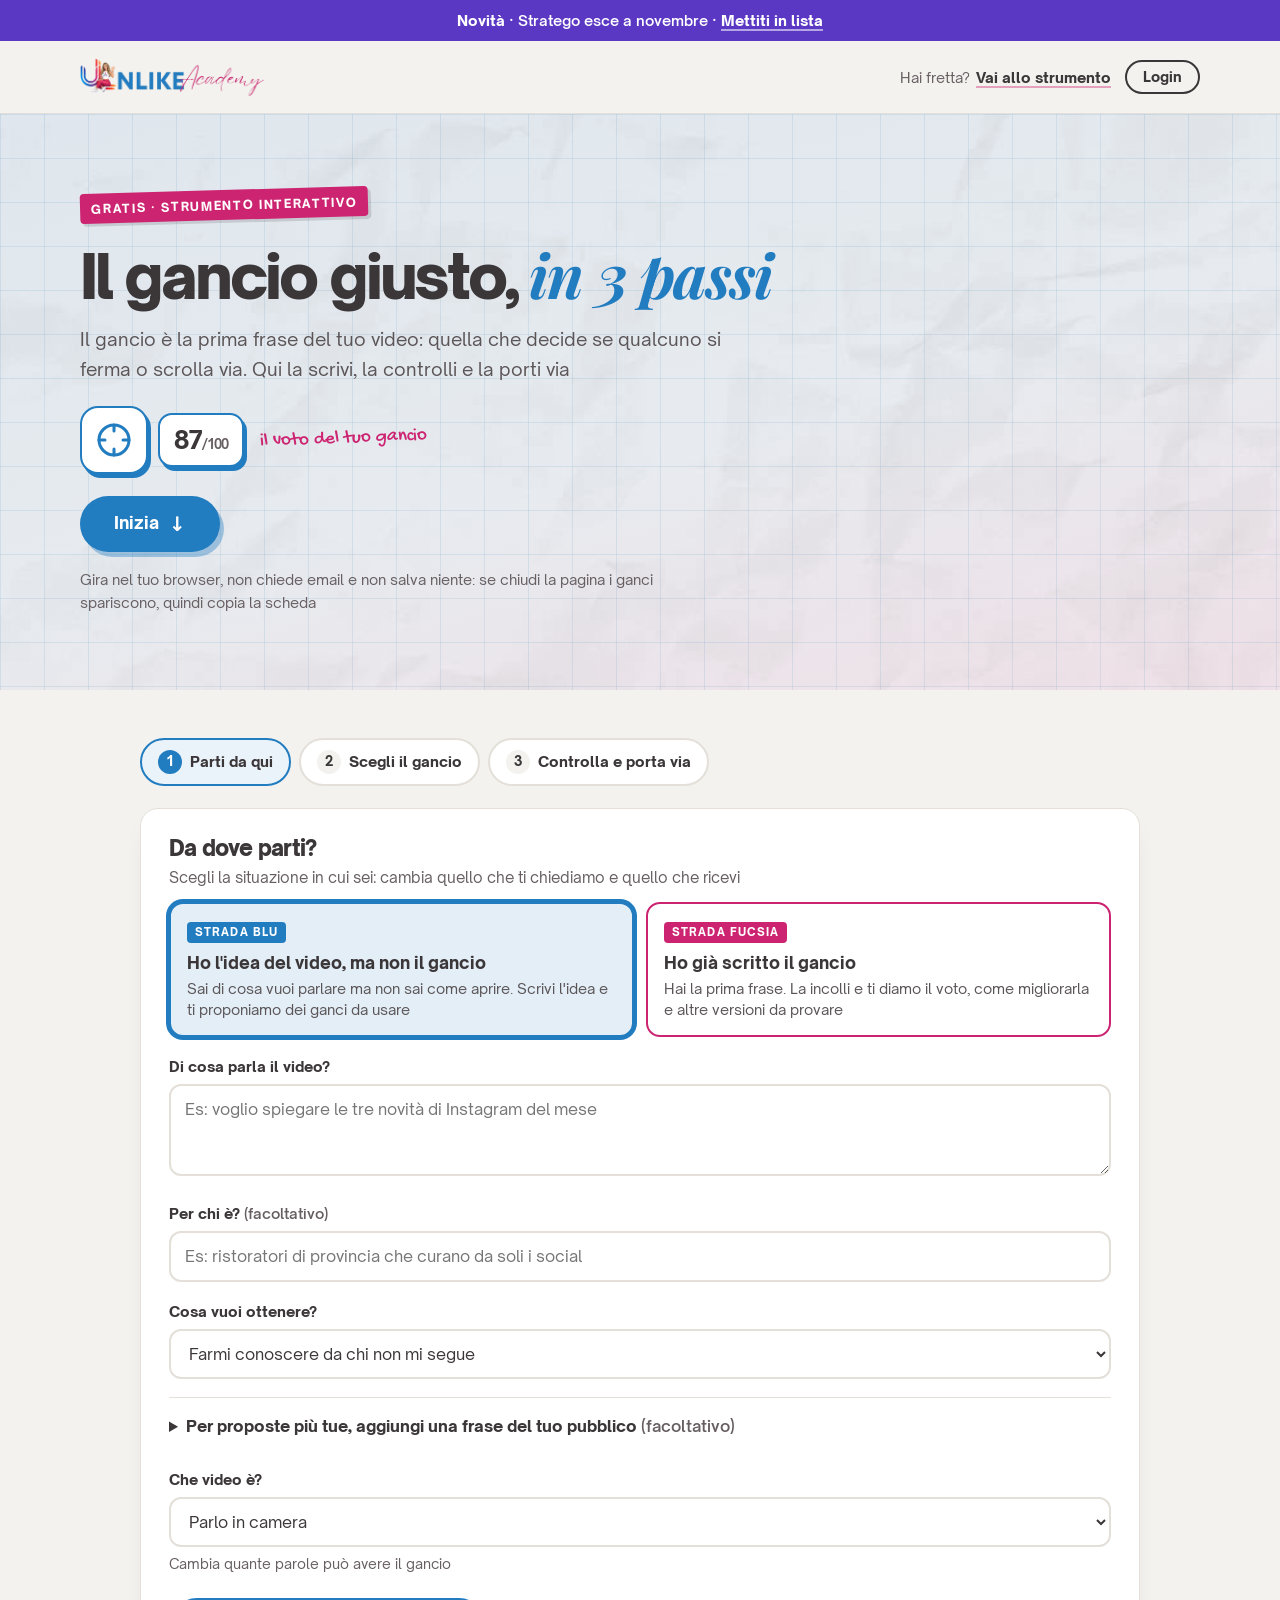
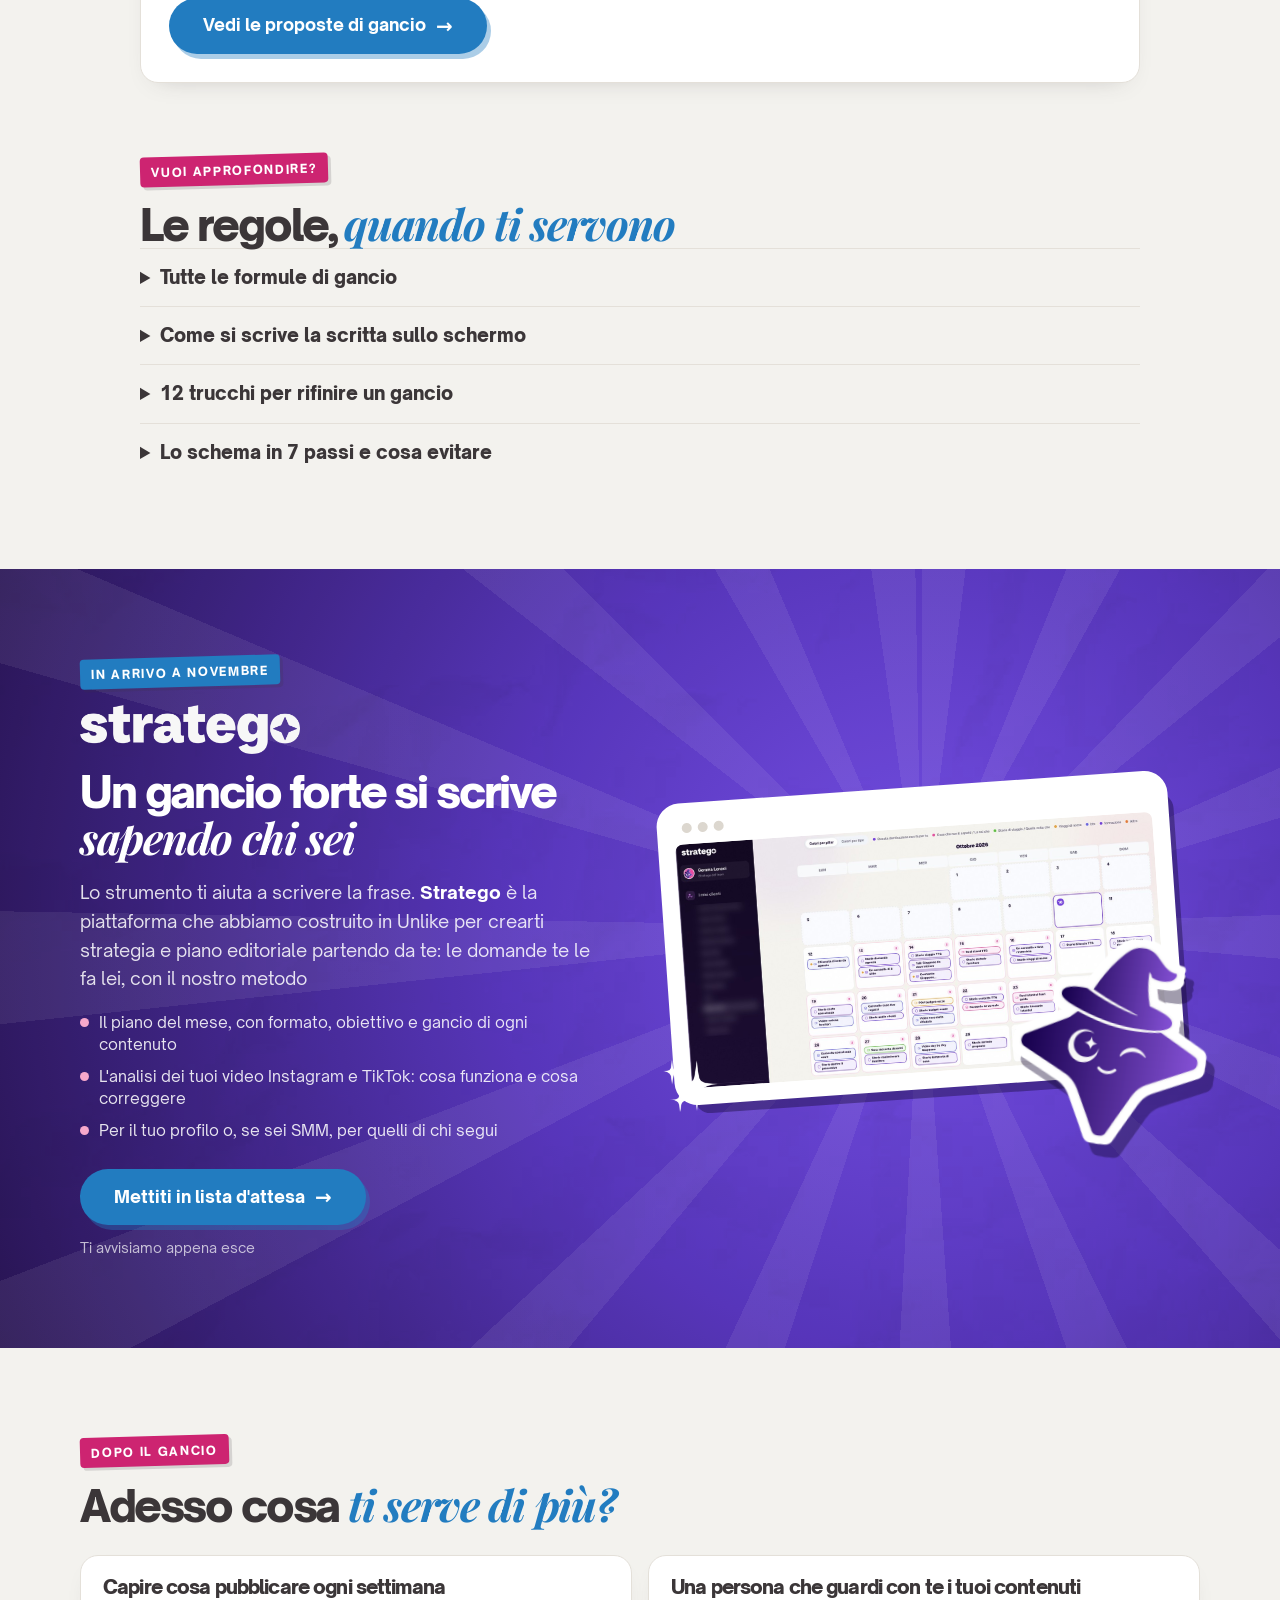
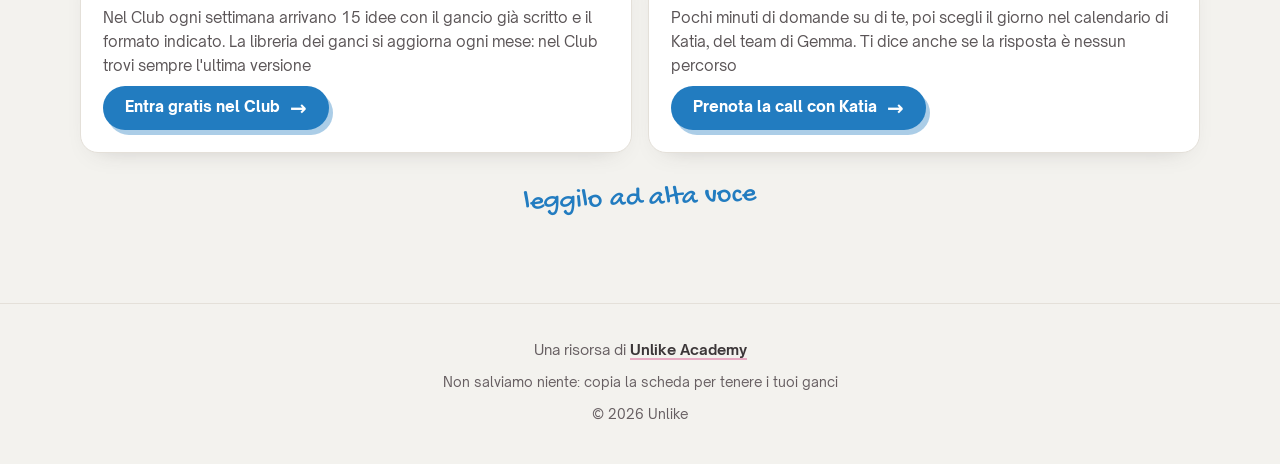
==== index.html @ 2846a216 "Ganci: due strade (blu e fucsia), proposte sensate con preposizioni, Tieni questo chiaro, scritta co" ====
<!doctype html>
<html lang="it">
<head>
<meta charset="utf-8">
<meta name="viewport" content="width=device-width, initial-scale=1">
<title>Il gancio giusto, in 3 passi · Unlike Academy</title>
<meta name="description" content="Scrivi il gancio del tuo video: parti da un'idea o da un gancio già scritto, scegli una formula, controlla il voto e porta via la scheda. Gratis, gira nel tuo browser">
<link rel="canonical" href="https://ganci.unlikeacademy.it/">
<meta property="og:title" content="Il gancio giusto, in 3 passi">
<meta property="og:description" content="Dall'idea a un gancio che regge: formule, ganci veri, voto e scheda da portare via">
<meta property="og:type" content="website">
<meta property="og:url" content="https://ganci.unlikeacademy.it/">
<meta property="og:locale" content="it_IT">
<link rel="icon" href="assets/logo/favicon.png">
<link rel="apple-touch-icon" href="assets/logo/apple-touch-icon.png">
<link rel="preload" href="assets/fonts/open-sauce-sans-900.woff2" as="font" type="font/woff2" crossorigin>
<link rel="stylesheet" href="assets/stile.css?v=2">
<link rel="stylesheet" href="assets/ganci.css?v=5">
</head>
<body>

<a class="strip" href="#stratego"><b>Novità</b> · Stratego esce a novembre · <u>Mettiti in lista</u></a>

<header class="wrap hd">
  <img src="assets/logo/logo.webp" alt="Unlike Academy" width="768" height="158">
  <div class="dx"><a class="acc" href="#strumento"><span>Hai fretta?</span> <b>Vai allo strumento</b></a><a class="login" href="https://club.unlikeacademy.it/sign_in" target="_blank" rel="noopener">Login</a></div>
</header>

<main>
<section class="hero">
  <div class="wrap due">
    <div>
      <span class="eyebrow">Gratis · strumento interattivo</span>
      <h1>Il gancio giusto, <em>in 3 passi</em></h1>
      <p class="sub lede">Il gancio è la prima frase del tuo video: quella che decide se qualcuno si ferma o scrolla via. Qui la scrivi, la controlli e la porti via</p>
      <div class="kit"><span class="kt grande"><svg viewBox="0 0 24 24" fill="none" stroke="currentColor" stroke-width="2" stroke-linecap="round" stroke-linejoin="round" aria-hidden="true"><circle cx="12" cy="12" r="10"/><line x1="22" x2="18" y1="12" y2="12"/><line x1="6" x2="2" y1="12" y2="12"/><line x1="12" x2="12" y1="6" y2="2"/><line x1="12" x2="12" y1="22" y2="18"/></svg></span><span class="voto87"><b id="kitvoto">87</b><small>/100</small></span><span class="cap">il voto del tuo gancio</span></div>
      <div class="azioni">
        <button class="btn" id="vai-idea" type="button">Inizia <span class="ar">&darr;</span></button>
      </div>
      <p class="fiducia">Gira nel tuo browser, non chiede email e non salva niente: se chiudi la pagina i ganci spariscono, quindi copia la scheda</p>
    </div>
  </div>
</section>

<section class="tool" id="strumento">
  <div class="wrap stretta">
    <ol class="stepper" id="passi">
      <li><button type="button" data-p="1" class="on"><b>1</b> Parti da qui</button></li>
      <li><button type="button" data-p="3"><b>2</b> Scegli il gancio</button></li>
      <li><button type="button" data-p="4"><b>3</b> Controlla e porta via</button></li>
    </ol>

    <!-- PASSO 1 -->
    <div class="panel on" id="p1">
      <div class="card">
        <h3>Da dove parti?</h3>
        <p class="aiuto">Scegli la situazione in cui sei: cambia quello che ti chiediamo e quello che ricevi</p>
        <div class="modi" id="modi">
          <button type="button" data-m="idea" class="on"><i class="tag">Strada blu</i><b>Ho l'idea del video, ma non il gancio</b>Sai di cosa vuoi parlare ma non sai come aprire. Scrivi l'idea e ti proponiamo dei ganci da usare</button>
          <button type="button" data-m="gancio"><i class="tag">Strada fucsia</i><b>Ho già scritto il gancio</b>Hai la prima frase. La incolli e ti diamo il voto, come migliorarla e altre versioni da provare</button>
        </div>

        <div id="m-idea">
          <label class="fl" for="idea">Di cosa parla il video?</label>
          <textarea id="idea" placeholder="Es: voglio spiegare le tre novità di Instagram del mese"></textarea>
          <label class="fl" for="target">Per chi è? <span class="opt">(facoltativo)</span></label>
          <input type="text" id="target" placeholder="Es: ristoratori di provincia che curano da soli i social">
          <label class="fl" for="obiettivo">Cosa vuoi ottenere?</label>
          <select id="obiettivo"><option value="conoscere">Farmi conoscere da chi non mi segue</option><option value="fidelizzare">Farmi sentire capita da chi mi segue già</option><option value="vendere">Vendere un servizio o un prodotto</option></select>
          <details class="extra"><summary>Per proposte più tue, aggiungi una frase del tuo pubblico <span class="opt">(facoltativo)</span></summary>
            <label class="fl" for="pain">Una frase che il tuo pubblico dice o pensa davvero</label>
            <input type="text" id="pain" placeholder="Es: non so da dove cominciare">
            <p class="hint" style="margin-top:8px">La uso dentro alcune proposte, tra virgolette. Se non la scrivi, le proposte partono solo dalla tua idea</p>
          </details>
        </div>

        <div id="m-gancio" style="display:none">
          <label class="fl" for="gi">Incolla qui il tuo gancio</label>
          <textarea id="gi" placeholder="Es: Sai perché le foto del tuo ristorante non ti portano clienti?"></textarea>
        </div>

        <label class="fl" for="formato">Che video è?</label>
        <select id="formato"><option value="talking">Parlo in camera</option><option value="story">Racconto una storia</option><option value="visual">Confronto due cose o faccio un quiz</option><option value="broll">Solo scritte e immagini, senza voce</option><option value="carosello">Carosello (la prima slide)</option></select>
        <p class="hint" style="margin-top:6px">Cambia quante parole può avere il gancio</p>

        <div class="azioni">
          <button class="btn" id="a1" type="button">Vedi le proposte di gancio <span class="ar">&rarr;</span></button>
          <button class="btn" id="g1" type="button" style="display:none">Dammi il voto <span class="ar">&rarr;</span></button>
        </div>
      </div>
    </div>

    <!-- PASSO 2 -->
    <div class="panel" id="p3">
      <div class="card">
        <h3>Scegli il tuo gancio</h3>
        <div class="istr"><b>Cosa devi fare:</b> premi «Tieni questo» sul gancio che ti piace (puoi tenerne anche più di uno), poi vai avanti. Sono bozze: al passo dopo le controlli e le rifinisci</div>
        <div class="grid" id="props" style="margin-top:14px"></div>
        <div class="azioni">
          <button class="btn btn-linea sm" id="altre" type="button">Mostrami altre proposte</button>
          <span class="hint" id="altre-n"></span>
        </div>

        <div class="altro">
          <h4>Non ti convincono?</h4>
          <details class="extra" id="d-formule"><summary>Costruiscilo tu partendo da una formula</summary>
            <p class="hint" style="margin:10px 0 14px">Scegli una struttura, riempi i campi e il gancio si scrive da solo</p>
            <div class="grid" id="gridA"></div>
            <p class="hint" style="margin-top:14px"><button class="chip" id="piuCat" type="button">Mostra tutte le formule</button></p>
          </details>
          <details class="extra" id="d-claude"><summary>Fatti scrivere ganci nuovi da Claude o ChatGPT</summary>
            <ol class="mini-passi">
              <li>Copia il messaggio qui sotto: contiene già la tua idea e il nostro metodo</li>
              <li>Incollalo in una chat con Claude o ChatGPT (vanno bene anche gratuiti) e premi invio: ti scrive 10 ganci</li>
              <li>Torna qui, incolla il gancio che ti piace di più e ti dico il voto</li>
            </ol>
            <div class="azioni"><button class="btn btn-linea sm" type="button" data-cp="gen">Copia il messaggio</button><button class="btn btn-linea sm" id="c-ho" type="button">Ho il gancio di Claude, controllalo</button></div>
          </details>
        </div>

        <div class="azioni" style="margin-top:26px">
          <button class="btn off" id="a3" type="button">Avanti, controlla il voto <span class="ar">&rarr;</span></button>
          <button class="btn btn-linea sm" id="i3" type="button">Indietro</button>
          <span class="hint" id="tieni-n"></span>
        </div>
      </div>
    </div>

    <!-- PASSO 3 -->
    <div class="panel" id="p4">
      <div class="card no-print">
        <h3>Come va il tuo gancio</h3>
        <p class="aiuto">Il voto va da 0 a 100 e dice quanto il gancio segue il metodo Unlike. Non è una previsione sulle visualizzazioni</p>
        <div class="azioni" style="margin-top:14px">
          <button class="btn sm" id="nuovo" type="button">Aggiungi un altro gancio</button>
          <button class="btn btn-linea sm" id="i4" type="button">Indietro alle opzioni</button>
        </div>
      </div>
      <div id="cands"></div>
      <div class="card" id="confronto" style="margin-top:18px"></div>
      <div class="card no-print" id="finale" style="margin-top:18px"></div>
      <div class="card no-print" style="margin-top:18px">
        <details class="extra" style="margin-top:0"><summary>Esempi di scritta sullo schermo, come l'hanno fatta altri</summary>
          <p class="hint" style="margin-top:10px">A sinistra quello che si dice a voce, a destra la scritta che compare nel video</p>
          <div class="scroll-x"><table class="tab-conf" id="tab-schermo"></table></div>
        </details>
      </div>
    </div>
  </div>
</section>

<section class="sec zero-top lib">
  <div class="wrap stretta">
    <span class="eyebrow">Vuoi approfondire?</span>
    <h2 class="sh">Le regole, <em>quando ti servono</em></h2>
    <details><summary>Tutte le formule di gancio</summary><div id="cat-list"></div></details>
    <details><summary>Come si scrive la scritta sullo schermo</summary>
      <p class="lead">È la frase che compare nel video nei primi secondi. Serve a chi guarda senza audio e aiuta l'algoritmo a capire di cosa parli. Dura circa 10 parole e non ripete quello che dici a voce: lo riassume. Nei video senza voce è l'unica cosa che chi guarda legge, quindi deve reggersi da sola</p>
      <ul id="mod-list"></ul>
    </details>
    <details><summary>12 trucchi per rifinire un gancio</summary><ul id="aff-list"></ul></details>
    <details><summary>Lo schema in 7 passi e cosa evitare</summary>
      <ul>
        <li><b>1.</b> Decidi che video è: cambia quante parole puoi usare</li>
        <li><b>2.</b> Trova la cosa più sorprendente, vera o emotiva del video: è il cuore del gancio</li>
        <li><b>3.</b> Mettila nelle prime 3-5 parole, il contesto viene dopo</li>
        <li><b>4.</b> Scegli perché qualcuno dovrebbe restare: curiosità, riconoscersi, paura di perdere qualcosa, una credenza sbagliata, una promessa concreta</li>
        <li><b>5.</b> Lascia la frase aperta: mai spiegare quello che il video mostrerà</li>
        <li><b>6.</b> Rileggi l'ultima frase: se ripete quello che hai già detto, tagliala</li>
        <li><b>7.</b> Leggilo ad alta voce: se suona scritto, riscrivilo</li>
      </ul>
      <p class="lead"><b>Evita:</b> iniziare con «In questo video» o «Oggi vi parlo di» · il numero della lista nel gancio · rispondere alla tua stessa domanda · tre frasi brevissime di fila · i trattini lunghi</p>
    </details>
  </div>
</section>

<section class="sec stratego" id="stratego">
  <div class="wrap">
    <div>
      <span class="eyebrow rosa">In arrivo a novembre</span>
      <img class="wm" src="assets/stratego/stratego-wordmark-bianco.png" alt="Stratego" width="800" height="179">
      <h2 class="sh">Un gancio forte si scrive <em>sapendo chi sei</em></h2>
      <p class="lead">Lo strumento ti aiuta a scrivere la frase. <b>Stratego</b> è la piattaforma che abbiamo costruito in Unlike per crearti strategia e piano editoriale partendo da te: le domande te le fa lei, con il nostro metodo</p>
      <ul>
        <li>Il piano del mese, con formato, obiettivo e gancio di ogni contenuto</li>
        <li>L'analisi dei tuoi video Instagram e TikTok: cosa funziona e cosa correggere</li>
        <li>Per il tuo profilo o, se sei SMM, per quelli di chi segui</li>
      </ul>
      <div class="btns"><a class="btn" href="https://stratego.social/?utm_source=ganci&amp;utm_medium=dopo&amp;utm_campaign=ganci" target="_blank" rel="noopener">Mettiti in lista d'attesa <span class="ar">&rarr;</span></a></div>
      <p class="micro">Ti avvisiamo appena esce</p>
    </div>
    <div class="sv" aria-hidden="true">
      <div class="win"><img src="assets/stratego/app-calendario.jpg" alt="" width="1400" height="716" loading="lazy"></div>
      <img class="sc" src="assets/stratego/scintille.png" alt="" style="left:-10px;bottom:30px">
      <img class="mago" src="assets/stratego/mascotte.png" alt="" width="390" height="420" loading="lazy">
    </div>
  </div>
</section>

<section class="sec dopo" id="dopo">
  <div class="wrap">
    <span class="eyebrow">Dopo il gancio</span>
    <h2 class="sh">Adesso cosa <em>ti serve di più?</em></h2>
    <div class="scelte">
      <div class="sc3"><h3>Capire cosa pubblicare ogni settimana</h3><p>Nel Club ogni settimana arrivano 15 idee con il gancio già scritto e il formato indicato. La libreria dei ganci si aggiorna ogni mese: nel Club trovi sempre l'ultima versione</p><a class="btn sm" href="https://entra.unlikeacademy.it/?utm_source=ganci&amp;utm_medium=dopo&amp;utm_campaign=ganci" target="_blank" rel="noopener">Entra gratis nel Club <span class="ar">&rarr;</span></a></div>
      <div class="sc3"><h3>Una persona che guardi con te i tuoi contenuti</h3><p>Pochi minuti di domande su di te, poi scegli il giorno nel calendario di Katia, del team di Gemma. Ti dice anche se la risposta è nessun percorso</p><a class="btn sm" href="https://mentoring.unlikeacademy.it/?utm_source=ganci&amp;utm_medium=prenota&amp;utm_campaign=ganci#prenota" target="_blank" rel="noopener">Prenota la call con Katia <span class="ar">&rarr;</span></a></div>
    </div>
    <p class="sotto" style="margin-top:30px"><span class="mano">leggilo ad alta voce</span></p>
  </div>
</section>
</main>

<footer>
  <div class="wrap">
    <p>Una risorsa di <a href="https://entra.unlikeacademy.it/?utm_source=ganci&amp;utm_medium=footer&amp;utm_campaign=ganci">Unlike Academy</a></p>
    <p>Non salviamo niente: copia la scheda per tenere i tuoi ganci</p><p>© 2026 Unlike</p>
  </div>
</footer>
<div id="toast" role="status"></div>
<script src="assets/ganci.js?v=8"></script>
</body>
</html>
---- assets/stile.css ----
/* montaggio.unlikeacademy.it · sistema visivo Unlike (ottobre 2026), stessa base di aigratis */
@font-face{font-family:'Open Sauce Sans';src:url(fonts/open-sauce-sans-400.woff2) format('woff2');font-weight:400;font-display:swap}
@font-face{font-family:'Open Sauce Sans';src:url(fonts/open-sauce-sans-600.woff2) format('woff2');font-weight:600;font-display:swap}
@font-face{font-family:'Open Sauce Sans';src:url(fonts/open-sauce-sans-700.woff2) format('woff2');font-weight:700;font-display:swap}
@font-face{font-family:'Open Sauce Sans';src:url(fonts/open-sauce-sans-800.woff2) format('woff2');font-weight:800;font-display:swap}
@font-face{font-family:'Open Sauce Sans';src:url(fonts/open-sauce-sans-900.woff2) format('woff2');font-weight:900;font-display:swap}
@font-face{font-family:'Playfair Display';src:url(fonts/playfair-display-italic-base.woff2) format('woff2');font-weight:400 900;font-style:italic;font-display:swap}
@font-face{font-family:'Gochi Hand';src:url(fonts/gochi-hand-400.woff2) format('woff2');font-weight:400;font-display:swap}

:root{
  --fucsia:#CD2471;--blu:#227CC0;--viola:#5B38C4;--viola-scuro:#2A1557;
  --ink:#3B3638;--body:#5A5456;--gray:#665E61;--line:#E4E0D9;--carta:#F3F2EE;--rosa-bg:#FCEDF4;--azzurro:#EBF3FA;
  --serif:'Playfair Display',Georgia,serif;--mano:'Gochi Hand',cursive;
  --mono:ui-monospace,SFMono-Regular,Menlo,Consolas,monospace;
  --ombra:0 18px 38px -20px rgba(59,54,56,.42);
  --ombra-card:0 10px 24px -18px rgba(59,54,56,.35)
}
*{margin:0;padding:0;box-sizing:border-box}
html{-webkit-text-size-adjust:100%;scroll-behavior:smooth}
body{font-family:'Open Sauce Sans',system-ui,sans-serif;color:var(--body);background:var(--carta);line-height:1.6;-webkit-font-smoothing:antialiased;overflow-x:hidden}
img{max-width:100%;height:auto;display:block}
a{color:inherit}
b,strong{color:var(--ink);font-weight:800}
.wrap{width:min(1120px,92vw);margin-inline:auto}
.wrap.stretta{width:min(1000px,92vw)}
h1,h2,h3{color:var(--ink);letter-spacing:-.045em;line-height:1.04}
h1,h2{isolation:isolate}
h1 em,h2 em{font-family:var(--serif);font-style:italic;font-weight:700;letter-spacing:-.03em;color:var(--fucsia)}
mark{position:relative;background:none;color:#fff;padding:0 .1em;white-space:nowrap}
mark::before{content:'';position:absolute;inset:.06em 0 -.02em;background:var(--fucsia);border-radius:.05em;z-index:-1}
mark.blu::before{background:var(--blu)}
.k{color:var(--fucsia);font-weight:800}
.s{color:var(--ink);font-weight:800;background:linear-gradient(transparent 82%,rgba(34,124,192,.45) 82%,rgba(34,124,192,.45) 94%,transparent 94%)}
.nw{white-space:nowrap}
code{font-family:var(--mono);font-size:.9em;background:#fff;border:1.5px solid var(--line);border-radius:6px;padding:1px 6px;color:var(--ink);word-break:break-word}

/* etichette e bottoni */
.eyebrow,.kicker{display:inline-block;font-weight:800;font-size:12px;line-height:1.25;letter-spacing:.14em;text-transform:uppercase;color:#fff;background:var(--blu);padding:8px 11px 7px;border-radius:4px;rotate:-1.6deg;box-shadow:3px 3px 0 rgba(59,54,56,.16)}
.eyebrow.rosa,.kicker{background:var(--fucsia)}
.btn{display:inline-flex;align-items:center;justify-content:center;gap:10px;font-family:inherit;font-weight:800;font-size:17px;line-height:1.1;text-decoration:none;border:0;border-radius:100px;padding:18px 34px;cursor:pointer;transition:transform .2s,box-shadow .2s;text-align:center;background:var(--fucsia);color:#fff;box-shadow:4px 5px 0 rgba(34,124,192,.38)}
.btn:hover{transform:translate(-1px,-2px);box-shadow:5px 7px 0 rgba(34,124,192,.38)}
.btn:focus-visible,a:focus-visible,summary:focus-visible,button:focus-visible,input:focus-visible{outline:3px solid var(--blu);outline-offset:3px}
.btn-linea{background:transparent;color:var(--ink);box-shadow:inset 0 0 0 2px var(--ink)}
.btn-linea:hover{box-shadow:inset 0 0 0 2px var(--ink)}
.btn .ar{font-size:20px;line-height:1;transition:transform .2s}
.btn:hover .ar{transform:translateX(3px)}
.btns{display:flex;flex-wrap:wrap;gap:12px;margin-top:28px}

/* striscia Stratego e testata */
.strip{display:block;background:var(--viola);color:#fff;text-decoration:none;font-size:14.5px;font-weight:600;text-align:center;padding:9px 16px}
.strip b{color:#fff;font-weight:800}
.strip u{text-decoration:none;border-bottom:2px solid rgba(255,255,255,.55);font-weight:800;white-space:nowrap}
.strip:hover u{border-bottom-color:#fff}
.hd{display:flex;align-items:center;justify-content:space-between;gap:16px;height:72px}
.hd img{height:38px;width:auto}
.hd .acc{font-size:14.5px;color:var(--gray);text-decoration:none;white-space:nowrap}
.hd .acc b{color:var(--ink);font-weight:800;border-bottom:2px solid rgba(205,36,113,.4);margin-left:2px}
.hd .acc:hover b{border-bottom-color:var(--fucsia)}

/* apertura */
.hero{background:url(texture/grana-leggera.jpg) center/cover,linear-gradient(rgba(34,124,192,.11) 1px,transparent 1px) 0 0/44px 44px,linear-gradient(90deg,rgba(34,124,192,.11) 1px,transparent 1px) 0 0/44px 44px,linear-gradient(165deg,#EBF3FA 0%,#F4F8FC 55%,#FCEDF4 100%);background-blend-mode:multiply,normal,normal,normal;border-top:1px solid var(--line)}
.hero .wrap.due{display:grid;grid-template-columns:1.02fr .98fr;gap:clamp(32px,5vw,64px);align-items:center;padding-block:clamp(40px,6vw,76px)}
.hero h1{font-weight:900;font-size:clamp(2.2rem,5.1vw,3.8rem);line-height:1.04;letter-spacing:-.05em;margin-top:22px}
.hero .sub{font-size:clamp(1.02rem,1.5vw,1.14rem);margin-top:18px;max-width:31em}
.hero.int{padding:clamp(40px,6vw,72px) 0 clamp(40px,5vw,60px)}
.hero.int h1{font-size:clamp(2.1rem,5vw,3.5rem);max-width:16em}
.lead{font-size:clamp(1.02rem,1.5vw,1.12rem);margin-top:16px;max-width:40em}
.lead+.lead{margin-top:12px}
.meta{display:flex;flex-wrap:wrap;gap:8px;margin-top:20px}
.meta span{font-size:13.5px;font-weight:700;color:var(--ink);background:#fff;border:1.5px solid var(--line);border-radius:100px;padding:6px 13px}
.meta span i{font-style:normal;color:var(--gray);font-weight:600;margin-right:4px}

.visual{position:relative;padding:96px 16px 34px 0}
.frame{border-radius:14px;overflow:hidden;background:#fff;box-shadow:var(--ombra),0 0 0 1.5px rgba(59,54,56,.1);rotate:1.2deg}
.bar{display:flex;gap:6px;align-items:center;padding:10px 14px;background:#E9E7E1;border-bottom:1px solid rgba(59,54,56,.08)}
.bar i{width:9px;height:9px;border-radius:50%;background:rgba(59,54,56,.22);display:block}
.bar span{margin-left:8px;font-size:11.5px;font-weight:700;color:var(--gray);letter-spacing:.02em}
.chat{padding:18px 18px 56px;display:grid;gap:10px}
.chat .lbl{justify-self:start;font-size:11px;font-weight:800;letter-spacing:.12em;text-transform:uppercase;color:var(--gray)}
.chat .lbl.si{color:var(--blu);margin-top:6px}
.msg{max-width:88%;font-size:14.5px;line-height:1.45;padding:10px 14px;border-radius:14px}
.msg.tu{justify-self:end;background:#F0EEE9;color:var(--ink);border-bottom-right-radius:4px}
.msg.ai{justify-self:start;background:#fff;border:1.5px solid var(--line);color:var(--body);border-bottom-left-radius:4px}
.msg.no{color:#9A9395;text-decoration:line-through;text-decoration-color:var(--fucsia);text-decoration-thickness:2px}
.msg.ok{border-color:rgba(34,124,192,.35)}
.polaroid{position:absolute;right:-6px;top:-6px;width:112px;background:#fff;padding:7px 7px 28px;border-radius:5px;rotate:6deg;box-shadow:var(--ombra);z-index:2}
.polaroid img{aspect-ratio:1/1;object-fit:cover;object-position:50% 12%;border-radius:3px}
.polaroid span{position:absolute;left:0;right:0;bottom:4px;text-align:center;font-family:var(--mano);font-size:1.1rem;color:var(--ink);line-height:1}
.polaroid::before{content:'';position:absolute;top:-17px;left:50%;width:34px;height:34px;margin-left:-17px;background:url(deco/puntina.png) center/contain no-repeat}
.sticker{position:absolute;left:-12px;bottom:0;z-index:2;background:var(--fucsia);color:#fff;border-radius:12px;padding:12px 18px 11px;rotate:-4deg;box-shadow:4px 5px 0 rgba(34,124,192,.38);line-height:1.15}
.sticker b{display:block;color:#fff;font-weight:900;font-size:1.4rem;letter-spacing:-.04em}
.sticker small{display:block;font-weight:600;font-size:.8rem;opacity:.95;margin-top:2px}

/* sezioni */
.sec{padding:clamp(52px,7vw,88px) 0}
.sec.zero-top{padding-top:0}
.sh{font-weight:900;font-size:clamp(1.75rem,3.8vw,2.7rem);letter-spacing:-.05em;line-height:1.04;margin-top:16px}
.sh:first-child{margin-top:0}
.sec h2.sm{font-size:clamp(1.55rem,3.2vw,2.2rem)}
.split{display:grid;grid-template-columns:.85fr 1.15fr;gap:clamp(28px,5vw,64px);align-items:start}
.split .sticky{position:sticky;top:24px}
.mano{font-family:var(--mano);font-weight:400;color:var(--fucsia);font-size:clamp(1.35rem,2.6vw,1.75rem);line-height:1.15;letter-spacing:0;rotate:-2deg;display:inline-block}
.mano.blu{color:var(--blu)}

/* la cosa scomoda */
.punto{background:#fff;border:1.5px solid var(--line);border-radius:18px;padding:clamp(22px,3vw,30px);box-shadow:var(--ombra-card)}
.punto p{font-size:1.05rem}
.punto p+p{margin-top:12px}
.punto .firma{display:flex;gap:14px;align-items:center;margin-top:20px;padding-top:18px;border-top:1.5px dashed var(--line)}
.punto .firma img{width:54px;height:54px;border-radius:50%;object-fit:cover;object-position:50% 12%;flex:none}
.punto .firma span{font-size:14.5px;line-height:1.4}
.punto .firma span b{display:block}
.sotto{margin-top:22px;text-align:center}

/* le tre strade */
.fascia{background:url(texture/grana-leggera.jpg) center/cover,linear-gradient(172deg,#FCEDF4 0%,#F5EEF6 50%,#EBF3FA 100%);background-blend-mode:multiply,normal;border-block:1px solid var(--line)}
.strade{list-style:none;display:grid;grid-template-columns:repeat(3,1fr);gap:16px;margin-top:32px}
.strada{background:#fff;border:1.5px solid var(--line);border-radius:18px;padding:22px 22px 20px;box-shadow:var(--ombra-card);display:flex;flex-direction:column}
.strada .top{display:flex;align-items:center;gap:12px}
.strada .n{flex:none;width:42px;height:42px;border-radius:50%;background:var(--blu);color:#fff;font-weight:900;font-size:1.2rem;display:flex;align-items:center;justify-content:center;box-shadow:3px 4px 0 rgba(205,36,113,.28)}
.strada:nth-child(2) .n{background:var(--fucsia);box-shadow:3px 4px 0 rgba(34,124,192,.3)}
.strada:nth-child(3) .n{background:var(--ink)}
.strada .chi{font-size:12px;font-weight:800;letter-spacing:.12em;text-transform:uppercase;color:var(--gray);line-height:1.3}
.strada .tag{align-self:flex-start;margin-top:14px;font-size:12px;font-weight:800;letter-spacing:.06em;color:#fff;background:var(--fucsia);border-radius:100px;padding:5px 11px 4px;line-height:1.3}
.strada .tag.blu{background:var(--blu)}
.strada .tag.scuro{background:var(--ink)}
.strada h3{font-weight:900;font-size:1.32rem;letter-spacing:-.04em;margin-top:12px;line-height:1.12}
.strada>p{font-size:15.5px;margin-top:8px;line-height:1.5}
.strada dl{margin-top:14px;padding-top:12px;border-top:1.5px dashed var(--line);display:grid;gap:8px}
.strada dt{font-size:11.5px;font-weight:800;letter-spacing:.12em;text-transform:uppercase;color:var(--blu)}
.strada dt.no{color:var(--fucsia)}
.strada dd{font-size:14.5px;line-height:1.45;margin-top:-4px}
.strada a.go{margin-top:auto;padding-top:16px;font-size:15px;font-weight:800;color:var(--fucsia);text-decoration:none}
.strada a.go:hover{text-decoration:underline;text-underline-offset:3px}
.regola{margin-top:22px;background:#fff;border:2px dashed rgba(59,54,56,.22);border-radius:18px;padding:clamp(20px,3vw,28px);display:grid;grid-template-columns:auto 1fr;gap:clamp(18px,3vw,36px);align-items:start}
.regola h3{font-weight:900;font-size:1.25rem;letter-spacing:-.04em;max-width:9em}
.regola ul{list-style:none;display:grid;gap:10px}
.regola li{font-size:15.5px;line-height:1.45;padding-left:22px;position:relative}
.regola li::before{content:'';position:absolute;left:0;top:7px;width:10px;height:10px;border-radius:3px;background:var(--fucsia);rotate:45deg}
.regola li b{color:var(--ink)}
.regola .piede{grid-column:1/-1;font-size:15px;padding-top:12px;border-top:1.5px dashed var(--line)}
.regola .piede a{color:var(--ink);font-weight:800;text-decoration:none;border-bottom:2px solid rgba(205,36,113,.4)}

/* la scheda del video */
.scheda{display:grid;grid-template-columns:1fr 1fr;gap:clamp(24px,4vw,48px);align-items:start;margin-top:32px}
.righe{list-style:none;display:grid;gap:12px}
.righe li{background:#fff;border:1.5px solid var(--line);border-radius:16px;padding:16px 18px;box-shadow:var(--ombra-card);display:grid;grid-template-columns:40px 1fr;gap:14px;align-items:start}
.righe .n{width:40px;height:40px;border-radius:12px;background:var(--azzurro);color:var(--blu);font-weight:900;font-size:1.1rem;display:flex;align-items:center;justify-content:center}
.righe h3{font-weight:800;font-size:1.08rem;letter-spacing:-.03em;line-height:1.2}
.righe p{font-size:14.5px;line-height:1.45;margin-top:4px}
.prima-dopo{background:#fff;border:1.5px solid var(--line);border-radius:18px;padding:20px 22px;box-shadow:var(--ombra-card)}
.prima-dopo .lbl{font-size:11px;font-weight:800;letter-spacing:.12em;text-transform:uppercase;color:var(--gray)}
.prima-dopo .lbl.si{color:var(--blu);display:block;margin-top:16px}
.prima-dopo .bad{color:#9A9395;text-decoration:line-through;text-decoration-color:var(--fucsia);text-decoration-thickness:2px;margin-top:6px;font-size:16.5px}
.prima-dopo .good{font-weight:600;font-size:16px;color:var(--ink);margin-top:6px;line-height:1.5}
.prima-dopo .good u{text-decoration:none;background:var(--azzurro);border-radius:4px;padding:0 1px}

/* prompt da copiare */
details.prompt{background:#fff;border:1.5px solid var(--line);border-radius:18px;margin-top:16px;overflow:hidden;box-shadow:var(--ombra-card)}
details.prompt>summary{list-style:none;cursor:pointer;display:flex;align-items:center;gap:12px;padding:17px 20px;font-weight:800;font-size:1.04rem;letter-spacing:-.02em;color:var(--ink);line-height:1.3}
details.prompt>summary::before{content:'Prompt';flex:none;font-size:11px;font-weight:800;letter-spacing:.12em;text-transform:uppercase;color:var(--blu);background:var(--azzurro);border-radius:6px;padding:5px 8px 4px}
details.prompt.schema>summary::before{content:'Scheda';color:var(--fucsia);background:var(--rosa-bg)}
details.prompt>summary::-webkit-details-marker{display:none}
details.prompt .chev{margin-left:auto;flex:none;width:10px;height:10px;border-right:2px solid var(--fucsia);border-bottom:2px solid var(--fucsia);transform:rotate(45deg);transition:transform .2s}
details.prompt[open] .chev{transform:rotate(225deg)}
details.prompt .uso{margin:0 18px;font-size:15px;background:var(--rosa-bg);border-radius:12px;padding:12px 14px;line-height:1.5}
.pact{display:flex;justify-content:flex-end;padding:12px 18px 0}
.copy{font-family:inherit;font-weight:800;font-size:14px;color:#fff;background:var(--fucsia);border:0;border-radius:100px;padding:10px 18px;cursor:pointer;box-shadow:3px 4px 0 rgba(34,124,192,.35)}
.copy.done{background:var(--blu);box-shadow:none}
pre{margin:12px 18px 18px;padding:16px;background:var(--carta);border:1.5px solid var(--line);border-radius:12px;font-family:var(--mono);font-size:13px;line-height:1.62;white-space:pre-wrap;word-break:break-word;color:var(--ink);max-height:440px;overflow-y:auto}

/* trappole (sezione scura) */
.scura{background:url(texture/grana-leggera.jpg) center/cover,#544B4D;background-blend-mode:multiply,normal;color:rgba(255,255,255,.82)}
.scura .sh{color:#fff}
.scura .sh em{color:#F7A8CB}
.scura .lead{color:rgba(255,255,255,.78)}
.trappole{list-style:none;display:grid;grid-template-columns:repeat(2,1fr);gap:16px;margin-top:32px}
.trappole li{background:rgba(255,255,255,.07);border:1.5px solid rgba(255,255,255,.16);border-radius:18px;padding:22px}
.trappole li b{display:block;font-family:var(--serif);font-style:italic;font-weight:700;font-size:2.2rem;line-height:1;color:#F7A8CB}
.trappole li h3{color:#fff;font-weight:800;font-size:1.18rem;margin-top:12px;letter-spacing:-.03em}
.trappole li p{font-size:15px;margin-top:6px;line-height:1.5}
.radice{margin-top:30px;background:var(--fucsia);color:#fff;border-radius:18px;padding:clamp(20px,3vw,28px);box-shadow:5px 6px 0 rgba(34,124,192,.45)}
.radice h3{color:#fff;font-weight:900;font-size:1.3rem;letter-spacing:-.04em}
.radice p{margin-top:8px;font-size:1.02rem;color:#fff;max-width:46em}
.radice p b{color:#fff}

/* fiducia (sezione blu) */
.blu-sec{background:url(texture/grana-leggera.jpg) center/cover,#227CC0;background-blend-mode:multiply,normal;color:rgba(255,255,255,.9)}
.blu-sec .sh,.blu-sec h3{color:#fff}
.blu-sec .sh em{color:#fff}
.blu-sec .lead{color:rgba(255,255,255,.9);max-width:44em}
.blu-sec .lead b{color:#fff}
.eyebrow.chiaro{background:#fff;color:var(--blu)}
.fiducia{display:grid;grid-template-columns:1.1fr .9fr;gap:clamp(24px,4vw,48px);margin-top:32px;align-items:start}
.fiducia>*{min-width:0}
.fiducia h3{font-weight:900;font-size:1.25rem;letter-spacing:-.04em}
.segnali{list-style:none;display:grid;gap:10px;margin-top:14px}
.segnali li{background:#fff;border-radius:14px;padding:14px 16px;display:grid;grid-template-columns:118px 1fr;gap:12px;align-items:start;font-size:15px;line-height:1.45;box-shadow:4px 5px 0 rgba(20,40,80,.25)}
.segnali li b{color:var(--fucsia);font-weight:900;letter-spacing:-.02em}
.segnali li span{color:var(--ink)}
.blu-sec .dati{margin-top:14px}
.blu-sec .dato{border:0;box-shadow:4px 5px 0 rgba(20,40,80,.25)}
.blu-sec .dato p{color:var(--ink)}
.blu-sec .dato small{color:var(--gray)}
.blu-sec .dato:nth-child(2) b{color:var(--fucsia)}
.radice.chiara{background:#fff;color:var(--ink);box-shadow:5px 6px 0 rgba(205,36,113,.55)}
.radice.chiara h3{color:var(--ink)}
.radice.chiara p{color:var(--body)}
.radice.chiara p b{color:var(--ink)}
.radice.chiara a{color:var(--fucsia);font-weight:800;text-decoration:none;border-bottom:2px solid rgba(205,36,113,.4)}

/* iceberg e dati */
.iceberg{list-style:none;display:grid;gap:8px;justify-items:center;margin-top:28px}
.iceberg li{width:100%;border-radius:14px;padding:14px 18px;display:grid;grid-template-columns:110px 1fr;gap:12px;align-items:center;box-shadow:var(--ombra-card)}
.iceberg li b{font-size:12px;font-weight:800;letter-spacing:.12em;text-transform:uppercase}
.iceberg li span{font-size:15px;line-height:1.45}
.iceberg .punta{width:70%;background:#fff;border:1.5px solid var(--line)}
.iceberg .punta b{color:var(--ink)}
.iceberg .acqua{width:100%;box-shadow:none;padding:4px 0;display:flex;align-items:center;gap:12px;border-radius:0}
.iceberg .acqua::before,.iceberg .acqua::after{content:'';flex:1;border-top:2px dashed rgba(34,124,192,.55)}
.iceberg .acqua span{font-family:var(--mano);font-size:1.15rem;color:var(--blu);white-space:nowrap}
.iceberg .sotto1{width:78%;background:#DCEBF7}
.iceberg .sotto2{width:89%;background:#C6DEF2}
.iceberg .sotto3{width:100%;background:var(--blu);color:#fff}
.iceberg .sotto1 b,.iceberg .sotto2 b{color:var(--blu)}
.iceberg .sotto1 span,.iceberg .sotto2 span{color:var(--ink)}
.iceberg .sotto3 b,.iceberg .sotto3 span{color:#fff}
.dati{display:grid;gap:12px;margin-top:28px}
.dato{background:#fff;border:1.5px solid var(--line);border-radius:16px;padding:16px 18px;box-shadow:var(--ombra-card);display:grid;grid-template-columns:auto 1fr;gap:16px;align-items:center}
.dato b{font-weight:900;font-size:clamp(1.9rem,3.6vw,2.5rem);letter-spacing:-.05em;color:var(--fucsia);line-height:1;white-space:nowrap}
.dato:nth-child(2) b{color:var(--blu)}
.dato p{font-size:15px;line-height:1.45}
.dato small{display:block;font-size:12.5px;color:var(--gray);margin-top:4px;line-height:1.4}
.messaggio{margin-top:16px;font-size:1.05rem;color:var(--ink);font-weight:700;line-height:1.45}
.prove{display:grid;grid-template-columns:repeat(3,1fr);gap:18px;margin-top:30px;align-items:start}
.prove figure{background:#fff;padding:8px 8px 10px;border-radius:6px;box-shadow:var(--ombra)}
.prove figure:nth-child(1){rotate:-2deg}
.prove figure:nth-child(2){rotate:1.5deg;margin-top:12px}
.prove figure:nth-child(3){rotate:-1deg}
.prove img{border-radius:3px;aspect-ratio:4/5;object-fit:cover}
.prove figcaption{font-size:13px;color:var(--gray);text-align:center;margin-top:8px;line-height:1.35}

/* Stratego */
.stratego{position:relative;overflow:hidden;color:rgba(255,255,255,.88);background:url(texture/grana-leggera.jpg) center/cover,radial-gradient(circle at 72% 46%,#7A52F0 0%,#5B38C4 42%,#2A1557 100%);background-blend-mode:multiply,normal}
.stratego::before{content:'';position:absolute;inset:0;background:repeating-conic-gradient(from 0deg at 72% 46%,rgba(255,255,255,.07) 0 7deg,transparent 7deg 22deg);pointer-events:none}
.stratego .wrap{position:relative;display:grid;grid-template-columns:1fr 1fr;gap:clamp(28px,5vw,64px);align-items:center}
.stratego .wm{width:220px;margin-top:18px}
.stratego .sh{color:#fff}
.stratego .sh em{color:#fff}
.stratego .lead{color:rgba(255,255,255,.86)}
.stratego .lead b{color:#fff}
.stratego ul{list-style:none;margin-top:18px;display:grid;gap:9px}
.stratego li{display:flex;gap:10px;font-size:15.5px;line-height:1.45}
.stratego li::before{content:'';flex:none;width:9px;height:9px;border-radius:50%;background:#F7A8CB;margin-top:7px}
.stratego .micro{font-size:14px;color:rgba(255,255,255,.7);margin-top:12px}
.sv{position:relative;padding:20px 30px 60px 0}
.sv .win{background:#fff;border-radius:16px;padding:34px 10px 10px;rotate:-4deg;box-shadow:0 0 0 7px #fff,12px 16px 0 rgba(20,8,50,.4);position:relative}
.sv .win::before{content:'';position:absolute;left:18px;top:13px;width:10px;height:10px;border-radius:50%;background:#DCD7CF;box-shadow:16px 0 0 #DCD7CF,32px 0 0 #DCD7CF}
.sv .win img{border-radius:8px}
.sv .mago{position:absolute;right:-6px;bottom:0;width:min(190px,40%);rotate:8deg;filter:drop-shadow(0 6px 0 #fff) drop-shadow(0 -6px 0 #fff) drop-shadow(6px 0 0 #fff) drop-shadow(-6px 0 0 #fff) drop-shadow(10px 12px 0 rgba(20,8,50,.4))}
.sv .sc{position:absolute;filter:brightness(0) invert(1);width:56px}

/* banner Stratego nelle pagine interne */
.stbanner{position:relative;overflow:hidden;border-radius:22px;color:rgba(255,255,255,.88);background:url(texture/grana-leggera.jpg) center/cover,radial-gradient(circle at 85% 50%,#7A52F0 0%,#5B38C4 45%,#2A1557 100%);background-blend-mode:multiply,normal;padding:clamp(24px,4vw,36px);display:grid;grid-template-columns:1fr auto;gap:24px;align-items:center}
.stbanner::before{content:'';position:absolute;inset:0;background:repeating-conic-gradient(from 0deg at 85% 50%,rgba(255,255,255,.07) 0 7deg,transparent 7deg 22deg);pointer-events:none}
.stbanner>*{position:relative}
.stbanner .eyebrow{background:var(--fucsia)}
.stbanner .wm{width:170px;margin-top:14px}
.stbanner p{margin-top:10px;font-size:1.02rem;max-width:36em}
.stbanner p b{color:#fff}
.stbanner .btn{margin-top:18px}
.stbanner .mago{width:150px;rotate:8deg;filter:drop-shadow(0 5px 0 #fff) drop-shadow(0 -5px 0 #fff) drop-shadow(5px 0 0 #fff) drop-shadow(-5px 0 0 #fff) drop-shadow(8px 10px 0 rgba(20,8,50,.4))}

/* con il team */
.team .box{background:#fff;border:1.5px solid rgba(34,124,192,.3);border-radius:22px;padding:clamp(24px,4vw,44px);box-shadow:0 14px 30px -20px rgba(59,54,56,.4);display:grid;grid-template-columns:1fr 1fr;gap:clamp(24px,4vw,48px);align-items:center}
.team ul{list-style:none;display:grid;gap:14px}
.team li{display:grid;grid-template-columns:40px 1fr;gap:12px;align-items:start;font-size:15.5px;line-height:1.45}
.team li .ic{width:40px;height:40px;border-radius:11px;background:var(--azzurro);color:var(--blu);display:flex;align-items:center;justify-content:center}
.team li .ic svg{width:21px;height:21px;fill:none;stroke:currentColor;stroke-width:1.8;stroke-linecap:round;stroke-linejoin:round}
.team li b{display:block}
.team .micro{font-size:14px;color:var(--gray);margin-top:12px;max-width:34em}
.team .micro a{color:var(--ink);font-weight:800;text-decoration:none;border-bottom:2px solid rgba(205,36,113,.4)}

/* riassunto da frigorifero */
.frigo{display:grid;grid-template-columns:.9fr 1.1fr;gap:16px;margin-top:30px;align-items:start}
.carta{background:#fff;border:1.5px solid var(--line);border-radius:18px;padding:clamp(20px,3vw,26px);box-shadow:var(--ombra-card)}
.carta h3{font-weight:900;font-size:1.15rem;letter-spacing:-.03em}
.spunte{list-style:none;display:grid;gap:4px;margin-top:12px}
.spunte label{display:grid;grid-template-columns:24px 1fr;gap:10px;align-items:start;font-size:15.5px;line-height:1.45;cursor:pointer;padding:6px 0}
.spunte input{appearance:none;-webkit-appearance:none;width:22px;height:22px;border:2px solid var(--ink);border-radius:6px;margin-top:1px;cursor:pointer;display:grid;place-content:center;background:#fff}
.spunte input::before{content:'';width:12px;height:7px;border-left:3px solid #fff;border-bottom:3px solid #fff;rotate:-45deg;margin-top:-3px;opacity:0}
.spunte input:checked{background:var(--fucsia);border-color:var(--fucsia)}
.spunte input:checked::before{opacity:1}
.spunte input:checked+span{color:var(--gray);text-decoration:line-through;text-decoration-color:rgba(205,36,113,.5)}
.links{list-style:none;margin-top:10px}
.links li{display:grid;grid-template-columns:minmax(0,.9fr) minmax(0,1.1fr);gap:12px;padding:9px 0;border-bottom:1.5px dashed var(--line);font-size:14.5px;line-height:1.4}
.links li:last-child{border-bottom:0}
.links li span{color:var(--ink);font-weight:700}
.links a{justify-self:start;color:var(--blu);font-weight:700;text-decoration:none;border-bottom:2px solid rgba(34,124,192,.3);overflow-wrap:anywhere}
.links a:hover{border-bottom-color:var(--blu)}
.avvisi{display:grid;grid-template-columns:1fr 1fr;gap:12px;margin-top:16px}
.avvisi p{border-radius:14px;padding:14px 16px;font-size:14.5px;line-height:1.45;color:#fff}
.avvisi p b{color:#fff}
.avvisi p:nth-child(1){background:var(--fucsia)}
.avvisi p:nth-child(2){background:var(--blu)}

/* pagine interne: card, passi, schermate */
.parts>*,.duecol>*,.frigo>*,.scheda>*{min-width:0}
.parts{display:grid;grid-template-columns:repeat(2,1fr);gap:14px;margin-top:28px}
.parts.tre{grid-template-columns:repeat(3,1fr)}
.part{background:#fff;border:1.5px solid var(--line);border-radius:18px;padding:20px 22px 20px;box-shadow:var(--ombra-card)}
.part .no{font-size:12px;font-weight:800;letter-spacing:.12em;text-transform:uppercase;color:var(--blu)}
.part.non .no{color:var(--fucsia)}
.part h3{font-weight:800;font-size:1.12rem;letter-spacing:-.03em;margin:8px 0 6px;line-height:1.2}
.part p{font-size:15px;line-height:1.5}
.part p+p{margin-top:8px}
.part a{color:var(--ink);font-weight:800;text-decoration:none;border-bottom:2px solid rgba(205,36,113,.4)}
.check{list-style:none;margin-top:10px;display:grid;gap:9px}
.check li{position:relative;padding-left:21px;font-size:15.5px;line-height:1.45}
.check li::before{content:'';position:absolute;left:0;top:7px;width:9px;height:9px;border-radius:50%;background:var(--blu)}
.part.non .check li::before{background:var(--fucsia)}
.int-sec{padding:clamp(44px,6vw,72px) 0}
.int-sec+.int-sec{padding-top:0}
.int-sec h2{font-weight:900;font-size:clamp(1.6rem,3.4vw,2.35rem);letter-spacing:-.05em;margin-top:16px;max-width:22em}
.int-sec .lead{max-width:44em}
.duecol{display:grid;grid-template-columns:1fr 1fr;gap:clamp(24px,4vw,48px);align-items:start;margin-top:26px}
ol.passi{list-style:none;counter-reset:passo;display:grid;gap:12px}
ol.passi li{counter-increment:passo;display:grid;grid-template-columns:34px 1fr;gap:12px;align-items:start;font-size:15.5px;line-height:1.5}
ol.passi li::before{content:counter(passo);width:34px;height:34px;border-radius:50%;background:var(--blu);color:#fff;font-weight:900;font-size:15px;display:flex;align-items:center;justify-content:center;box-shadow:2px 3px 0 rgba(205,36,113,.28)}
ol.passi.rosa li::before{background:var(--fucsia);box-shadow:2px 3px 0 rgba(34,124,192,.3)}
.titoletto{display:inline-block;font-size:12px;font-weight:800;letter-spacing:.12em;text-transform:uppercase;color:#fff;background:var(--ink);border-radius:100px;padding:6px 12px 5px;margin-bottom:14px}
.titoletto.rosa{background:var(--fucsia)}
.titoletto.blu{background:var(--blu)}
.schermata{display:block;text-decoration:none;border-radius:14px;overflow:hidden;background:#fff;box-shadow:var(--ombra),0 0 0 1.5px rgba(59,54,56,.1);rotate:.8deg}
.schermata img{width:100%}
.schermata+.mano{margin-top:14px}
.didascalia{margin-top:14px;display:block}
.note{background:var(--rosa-bg);border-radius:14px;padding:14px 18px;margin-top:16px;font-size:15.5px;line-height:1.55;max-width:46em}
.note.azz{background:var(--azzurro)}
.note a{color:var(--ink);font-weight:800;text-decoration:none;border-bottom:2px solid rgba(205,36,113,.4)}
.chips{display:flex;flex-wrap:wrap;gap:8px;margin-top:10px}
.chips span{font-size:13px;font-weight:800;letter-spacing:.06em;text-transform:uppercase;color:var(--blu);background:#fff;border:1.5px solid rgba(34,124,192,.4);border-radius:100px;padding:5px 12px 4px}
.chips.rosa span{color:var(--fucsia);border-color:rgba(205,36,113,.4)}
.backlib{margin-top:28px;text-align:center;font-size:15px}
.backlib a{color:var(--ink);font-weight:800;text-decoration:none;border-bottom:2px solid rgba(205,36,113,.4)}

/* tabella dei costi */
.costi{width:100%;border-collapse:separate;border-spacing:0;margin-top:28px;background:#fff;border:1.5px solid var(--line);border-radius:18px;overflow:hidden;box-shadow:var(--ombra-card)}
.costi th{font-size:11.5px;font-weight:800;letter-spacing:.12em;text-transform:uppercase;color:var(--gray);text-align:left;padding:14px 16px;background:#F7F6F2;border-bottom:1.5px solid var(--line)}
.costi td{padding:14px 16px;border-bottom:1.5px dashed var(--line);font-size:15px;line-height:1.45;vertical-align:top}
.costi tr:last-child td{border-bottom:0}
.costi td.st{font-weight:800;color:var(--ink);white-space:nowrap}
.costi td.pi{color:var(--blu);font-weight:700}
.costi td.eu{font-weight:900;color:var(--fucsia);white-space:nowrap}
.costi td .serve{display:inline-block;margin-top:6px;font-size:12px;font-weight:800;letter-spacing:.04em;color:var(--ink);background:var(--azzurro);border-radius:6px;padding:3px 8px}
.fonte{font-size:13.5px;color:var(--gray);margin-top:12px}
.regole{display:grid;grid-template-columns:1fr 1fr;gap:14px;margin-top:22px}
.regole div{border-radius:18px;padding:20px 22px;color:rgba(255,255,255,.92)}
.regole div:nth-child(1){background:var(--fucsia)}
.regole div:nth-child(2){background:var(--blu)}
.regole h3{color:#fff;font-weight:900;font-size:1.15rem;letter-spacing:-.03em}
.regole p{font-size:15px;margin-top:6px}

footer{padding:34px 0 40px;text-align:center;font-size:14.5px;color:var(--gray);border-top:1px solid var(--line)}
footer p+p{margin-top:10px;font-size:13.5px}
footer a{color:var(--ink);font-weight:700;text-decoration:none;border-bottom:2px solid rgba(205,36,113,.35)}
footer a:hover{border-bottom-color:var(--fucsia)}

@media(max-width:980px){
  .strade{grid-template-columns:1fr;max-width:620px}
  .parts.tre{grid-template-columns:1fr}
}
@media(max-width:900px){
  .hero .wrap.due,.split,.stratego .wrap,.team .box,.scheda,.frigo,.duecol,.fiducia{grid-template-columns:1fr}
  .split .sticky{position:static}
  .visual{max-width:560px;margin-inline:auto;width:100%;padding-top:84px}
  .sv{max-width:560px;margin-inline:auto;width:100%}
  .regola{grid-template-columns:1fr}
  .regola h3{max-width:none}
}
@media(max-width:760px){
  .trappole,.parts,.regole,.avvisi{grid-template-columns:1fr}
  .stbanner{grid-template-columns:1fr}
  .stbanner .mago{width:110px;justify-self:end;margin-top:-10px}
  .prove{grid-template-columns:repeat(3,1fr);gap:10px}
  .prove figure{padding:5px 5px 7px}
  .prove figcaption{font-size:11.5px}
  .costi thead{display:none}
  .costi,.costi tbody,.costi tr,.costi td{display:block;width:100%}
  .costi tr{padding:14px 16px;border-bottom:1.5px dashed var(--line)}
  .costi tr:last-child{border-bottom:0}
  .costi td{border:0;padding:2px 0}
  .costi td.st{font-size:1.1rem}
  .costi td.pi::before{content:'Piano: ';color:var(--gray);font-weight:600}
  .costi td.eu::before{content:'Al mese: ';color:var(--gray);font-weight:600}
}
@media(max-width:640px){
  .hd{height:64px}.hd img{height:33px}
  .hd .acc span{display:none}
  .btn{width:100%}
  .hero .wrap.due{padding-top:30px}
  .visual{padding-right:8px}
  .polaroid{width:86px;right:-2px}
  .sticker{left:-4px;padding:10px 14px 9px}
  .sticker b{font-size:1.15rem}
  .msg{font-size:13.5px;max-width:92%}
  .iceberg li{grid-template-columns:1fr;gap:2px;padding:12px 14px}
  .iceberg .punta{width:70%}
  .dato{grid-template-columns:1fr;gap:6px}
  .segnali li{grid-template-columns:1fr;gap:2px}
  .links li{grid-template-columns:1fr;gap:2px}
  details.prompt>summary{padding:15px 16px;font-size:.98rem}
  details.prompt .uso{margin:0 14px}
  .pact{padding:12px 14px 0}
  .copy{width:100%}
  pre{margin:10px 14px 14px;font-size:12.5px;padding:12px}
  .stratego .wm{width:170px}
  .prove{grid-template-columns:1fr 1fr 1fr}
}
@media(prefers-reduced-motion:reduce){*{transition:none!important;scroll-behavior:auto!important}}

/* Login di Circle in alto a destra (19/10/2026) */
.hd .dx{display:flex;align-items:center;gap:14px}
.hd .login{font-size:14px;font-weight:800;color:var(--ink);text-decoration:none;border:2px solid var(--ink);border-radius:100px;padding:7px 16px;line-height:1.1;white-space:nowrap;transition:background .15s,color .15s}
.hd .login:hover{background:var(--ink);color:#fff}
@media(max-width:640px){.hd .dx{gap:10px}.hd .dx .back{display:none}.hd .login{padding:6px 13px;font-size:13.5px}}
@media(max-width:480px){.hd .dx .acc{display:none}}
---- assets/ganci.css ----
/* Kit GANCIO (blu e bersaglio): accento blu, secondario fucsia */
:root{--fucsia:#227CC0;--blu:#CD2471;--ok:#2E8B57;--warn:#C98A12;--bad:#C0392B}
.hero .wrap.due{grid-template-columns:1fr}
.hero{padding-bottom:0}
.hero .sub{max-width:36em}
.kit{display:flex;flex-wrap:wrap;align-items:center;gap:10px;margin-top:22px}
.kt{position:relative;width:54px;height:54px;border-radius:15px;background:#fff;border:2px solid var(--fucsia);box-shadow:3px 4px 0 var(--fucsia);display:flex;align-items:center;justify-content:center;color:var(--fucsia);flex:none}
.kt.grande{width:68px;height:68px;border-radius:18px}
.kt svg{width:28px;height:28px}.kt.grande svg{width:36px;height:36px}
.voto87{font-weight:900;font-size:1.5rem;color:var(--fucsia);letter-spacing:-.04em;background:#fff;border:2px solid var(--fucsia);border-radius:14px;padding:6px 14px;box-shadow:3px 4px 0 var(--fucsia)}
.voto87 small{font-size:.8rem;font-weight:700;color:var(--gray)}
.kit .cap{font-family:'Gochi Hand',cursive;font-size:1.2rem;color:var(--blu);rotate:-2deg;margin-left:6px}
.fiducia{margin-top:16px;font-size:14.5px;color:var(--gray)}

/* percorso a passi */
.tool{padding:clamp(28px,4vw,48px) 0 clamp(40px,6vw,72px)}
.stepper{display:flex;gap:8px;flex-wrap:wrap;margin:0 0 22px;padding:0;list-style:none}
.stepper button{font-family:inherit;font-weight:800;font-size:14.5px;line-height:1.2;color:var(--ink);background:#fff;border:2px solid var(--line);border-radius:100px;padding:10px 16px;cursor:pointer;display:flex;gap:8px;align-items:center;text-align:left}
.stepper button b{display:inline-flex;width:24px;height:24px;border-radius:50%;background:var(--carta);color:var(--ink);align-items:center;justify-content:center;font-size:13px;flex:none}
.stepper button.on{border-color:var(--fucsia);background:var(--azzurro)}
.stepper button.on b{background:var(--fucsia);color:#fff}
.stepper button.fatto b{background:var(--ok);color:#fff}
.panel{display:none}.panel.on{display:block}
.card{background:#fff;border:1.5px solid var(--line);border-radius:18px;padding:clamp(18px,3vw,28px);box-shadow:var(--ombra-card)}
.card+.card{margin-top:18px}
.card h3{font-size:1.35rem;font-weight:900;letter-spacing:-.035em}
.aiuto{color:var(--gray);font-size:15px;margin-top:6px;max-width:44em}
.fl{display:block;font-weight:800;color:var(--ink);font-size:14.5px;margin:18px 0 6px}
.fl .opt{font-weight:600;color:var(--gray)}
.card input[type=text],.card textarea,.card select,.cand input[type=text],.cand textarea,.cand select{width:100%;font-family:inherit;font-size:16px;color:var(--ink);background:#fff;border:2px solid var(--line);border-radius:12px;padding:12px 14px;line-height:1.45}
.card textarea,.cand textarea{min-height:92px;resize:vertical}
.card input:focus,.card textarea:focus,.card select:focus,.cand input:focus,.cand textarea:focus,.cand select:focus{outline:3px solid var(--fucsia);outline-offset:1px;border-color:var(--fucsia)}
.frow{display:grid;grid-template-columns:1fr 1fr;gap:16px}
.frow>div{min-width:0}
.chips{display:flex;flex-wrap:wrap;gap:8px;margin-top:8px}
.chip{font-family:inherit;font-size:14px;font-weight:600;color:var(--ink);background:var(--carta);border:1.5px solid var(--line);border-radius:100px;padding:6px 12px;cursor:pointer;line-height:1.25;text-align:left}
.chip:hover{border-color:var(--fucsia);background:var(--azzurro)}
.chip.on{background:var(--fucsia);border-color:var(--fucsia);color:#fff}
.chip.stat{cursor:default;background:var(--azzurro);border-color:transparent}
.chip.stat.pk{background:var(--rosa-bg)}
.azioni{display:flex;flex-wrap:wrap;gap:12px;align-items:center;margin-top:22px}
.btn.sm{font-size:15px;padding:12px 22px}
.btn.mini{font-size:13.5px;padding:8px 14px;box-shadow:none}
.hint{font-size:14px;color:var(--gray)}
.rimando{margin-top:16px;padding:12px 14px;background:var(--rosa-bg);border-radius:12px;font-size:14.5px}
.rimando a{color:var(--ink);font-weight:800}
.leve{display:grid;grid-template-columns:repeat(auto-fill,minmax(210px,1fr));gap:12px;margin-top:10px}
.leve button{font-family:inherit;text-align:left;background:#fff;border:2px solid var(--line);border-radius:14px;padding:14px;cursor:pointer;color:var(--body);font-size:14px;line-height:1.4}
.leve button b{display:block;color:var(--ink);font-size:15.5px;margin-bottom:4px}
.leve button i{display:block;margin-top:6px;font-style:normal;color:var(--ink);font-size:13.5px}
.leve button.on{border-color:var(--fucsia);background:var(--azzurro)}
.leve button.cons::after{content:'Consigliata';display:inline-block;margin-top:8px;font-size:11px;font-weight:800;letter-spacing:.08em;text-transform:uppercase;color:#fff;background:var(--blu);border-radius:4px;padding:3px 7px}
.scheda-t{background:var(--azzurro);border-radius:14px;padding:14px 16px;margin-top:18px;font-size:15px}
.scheda-t b{color:var(--ink)}
.tabs{display:flex;gap:8px;flex-wrap:wrap;margin:6px 0 18px}
.tabs button{font-family:inherit;font-weight:800;font-size:14.5px;color:var(--ink);background:#fff;border:2px solid var(--line);border-radius:12px;padding:10px 14px;cursor:pointer;text-align:left;line-height:1.3}
.tabs button small{display:block;font-weight:600;color:var(--gray);font-size:12.5px}
.tabs button.on{border-color:var(--fucsia);background:var(--azzurro)}
.tp{display:none}.tp.on{display:block}
.grid{display:grid;grid-template-columns:repeat(auto-fill,minmax(290px,1fr));gap:14px}
.gc{background:#fff;border:1.5px solid var(--line);border-radius:14px;padding:16px;display:flex;flex-direction:column;gap:8px;min-width:0}
.gc .tr{font-size:11.5px;font-weight:800;letter-spacing:.1em;text-transform:uppercase;color:var(--gray)}
.gc .nm{font-weight:900;color:var(--ink);font-size:1.05rem}
.gc .qu{font-size:13.5px;color:var(--gray)}
.gc .fm{font-family:var(--mono);font-size:13px;color:var(--ink);background:var(--carta);border-radius:8px;padding:8px 10px;line-height:1.5}
.gc .fm em{font-style:normal;font-weight:700;color:var(--fucsia)}
.gc .es{font-size:13.5px;color:var(--body);font-style:italic}
.gc .sl{display:grid;gap:8px}
.gc .sl label{font-size:12.5px;font-weight:800;color:var(--ink)}
.gc .sl input{font-size:14.5px!important;padding:9px 11px!important}
.gc .pv{font-weight:700;color:var(--ink);font-size:15.5px;line-height:1.4;min-height:1.4em;border-left:4px solid var(--fucsia);padding-left:10px}
.gc .pv.vuoto{color:var(--gray);font-weight:600}
.gc .ct{font-size:12.5px;font-weight:700;color:var(--gray)}
.gc .ct.over{color:var(--bad)}
.gc .az{display:flex;gap:8px;flex-wrap:wrap;margin-top:auto}
.filtri{display:grid;grid-template-columns:2fr 1.2fr 1.2fr;gap:12px;margin-bottom:14px}
.filtri>*{min-width:0}
.etich{display:inline-block;font-size:11px;font-weight:800;letter-spacing:.08em;text-transform:uppercase;border-radius:4px;padding:3px 7px;color:#fff;background:var(--fucsia);width:fit-content}
.etich.sc{background:var(--gray)}
.pbox{margin-top:12px}
.pbox pre{margin:10px 0 0;max-height:300px;overflow:auto}
.pcard{border:1.5px solid var(--line);border-radius:14px;padding:14px 16px;margin-top:12px;background:#fff}
.pcard h4{font-size:1.02rem;font-weight:900;color:var(--ink);letter-spacing:-.02em}
.pcard p{font-size:14px;color:var(--gray);margin:4px 0 10px}
.cand{border:2px solid var(--line);border-radius:18px;padding:clamp(14px,2.4vw,22px);background:#fff;margin-top:16px}
.cand textarea{min-height:76px;font-weight:700}
.cand .top{display:grid;grid-template-columns:1fr auto;gap:18px;align-items:start}
.cand .top>*{min-width:0}
.big{font-size:2.6rem;font-weight:900;letter-spacing:-.06em;line-height:1;color:var(--ink);text-align:center}
.big small{font-size:1rem;color:var(--gray);font-weight:700;letter-spacing:0}
.verd{display:block;margin-top:6px;font-size:12px;font-weight:800;letter-spacing:.08em;text-transform:uppercase;border-radius:6px;padding:4px 8px;text-align:center;color:#fff}
.verd.ok{background:var(--ok)}.verd.warn{background:var(--warn)}.verd.bad{background:var(--bad)}
.meter{height:9px;background:var(--carta);border-radius:99px;overflow:hidden;margin-top:12px}
.meter i{display:block;height:100%;border-radius:99px;transition:width .25s}
.quali{display:grid;grid-template-columns:repeat(auto-fit,minmax(140px,1fr));gap:10px;margin-top:14px}
.quali div{font-size:12.5px;font-weight:700;color:var(--ink)}
.quali .mb{height:6px;background:var(--carta);border-radius:99px;margin-top:4px;overflow:hidden}
.quali .mb i{display:block;height:100%;background:var(--fucsia)}
.dims{display:grid;gap:6px;margin-top:14px}
.dim{display:grid;grid-template-columns:14px 150px 1fr;gap:8px;align-items:start;font-size:14px}
.dim .dot{width:12px;height:12px;border-radius:50%;margin-top:5px;background:var(--ok)}
.dim .dot.warn{background:var(--warn)}.dim .dot.bad{background:var(--bad)}
.dim .nm{font-weight:800;color:var(--ink)}
.dim .nt{color:var(--gray)}
.fnd{border-left:4px solid var(--warn);background:var(--carta);border-radius:0 12px 12px 0;padding:12px 14px;margin-top:10px}
.fnd.bad{border-left-color:var(--bad)}
.fnd h5{font-size:14.5px;font-weight:900;color:var(--ink)}
.fnd p{font-size:14px;margin-top:3px}
.pd{display:grid;grid-template-columns:1fr 1fr;gap:8px;margin-top:8px}
.pd div{font-size:13.5px;border-radius:8px;padding:8px 10px;background:#fff;border:1px solid var(--line)}
.pd span{display:block;font-size:11px;font-weight:800;letter-spacing:.08em;text-transform:uppercase;color:var(--gray)}
.pd .dopo span{color:var(--ok)}
.fix-prop{margin-top:8px;font-size:14px;background:#fff;border:1.5px dashed var(--fucsia);border-radius:10px;padding:10px 12px}
.fix-prop b{color:var(--ink)}
.sbh{font-weight:900;color:var(--ink);font-size:1rem;margin:20px 0 6px}
.testo-row{display:grid;grid-template-columns:200px 1fr;gap:12px;align-items:start}
.testo-row>*{min-width:0}
.tab-conf{width:100%;border-collapse:collapse;font-size:14px}
.tab-conf th,.tab-conf td{padding:10px;border-bottom:1px solid var(--line);text-align:left;vertical-align:top}
.tab-conf th{font-size:12px;letter-spacing:.08em;text-transform:uppercase;color:var(--gray)}
.scroll-x{overflow-x:auto}
.vuoto-msg{color:var(--gray);font-size:15px;margin-top:8px}
.nota-ok{margin-top:12px;font-size:14px;color:var(--gray);background:var(--carta);border-radius:12px;padding:10px 14px}
#toast{position:fixed;left:50%;bottom:24px;transform:translate(-50%,20px);background:var(--ink);color:#fff;font-weight:700;font-size:14.5px;padding:12px 18px;border-radius:100px;opacity:0;pointer-events:none;transition:.25s;z-index:50;max-width:90vw;text-align:center}
#toast.on{opacity:1;transform:translate(-50%,0)}
/* dopo */
.sec.dopo .scelte{display:grid;grid-template-columns:repeat(auto-fit,minmax(250px,1fr));gap:16px;margin-top:26px}
.sec.dopo .sc3{background:#fff;border:1.5px solid var(--line);border-radius:18px;padding:22px;box-shadow:var(--ombra-card);display:flex;flex-direction:column;gap:8px}
.sec.dopo .sc3 h3{font-size:1.2rem;font-weight:900}
.sec.dopo .sc3 p{font-size:15px}
.sec.dopo .sc3 .btn{margin-top:auto;align-self:flex-start}
.prima-di{margin-top:22px;font-size:15px;color:var(--gray)}
.prima-di a{color:var(--ink);font-weight:800}
/* libreria categorie */
.lib summary{cursor:pointer;font-weight:900;color:var(--ink);font-size:1.15rem;padding:14px 0}
.lib details{border-top:1px solid var(--line)}
.lib ul{margin:6px 0 14px 18px}
.lib li{margin:6px 0;font-size:15px}
.lib .ex{color:var(--gray);font-style:italic}
@media (max-width:720px){
  .frow,.filtri,.pd,.testo-row,.cand .top{grid-template-columns:1fr}
  .dim{grid-template-columns:14px 1fr}.dim .nt{grid-column:2}
  .stepper button{font-size:13.5px;padding:8px 12px}
  .big{text-align:left}
}
@media print{
  .strip,.hd,.hero,.stepper,.azioni,.tabs,footer,.sec.dopo,.stratego,.team,.no-print,#toast,.btn{display:none!important}
  .panel{display:none!important}.panel#p4{display:block!important}
  .cand .meter,.cand .quali,.cand .dims,.fnd,.cand .sbh.noprint{display:none}
  body{background:#fff}
}
.modi{display:grid;grid-template-columns:1fr 1fr;gap:12px;margin-top:12px}
.modi button{font-family:inherit;text-align:left;background:#fff;border:2px solid var(--line);border-radius:14px;padding:16px;cursor:pointer;color:var(--body);font-size:14.5px;line-height:1.4}
.modi button b{display:block;color:var(--ink);font-size:1.05rem;margin-bottom:4px}
.modi button.on{border-color:var(--fucsia);background:var(--azzurro)}
details.extra{margin-top:18px;border-top:1px solid var(--line);padding-top:6px}
details.extra summary{cursor:pointer;font-weight:800;color:var(--ink);padding:10px 0}
details.extra summary .opt{font-weight:600;color:var(--gray)}
@media (max-width:720px){.modi{grid-template-columns:1fr}}

.tips{margin:6px 0 0 18px}.tips li{margin:6px 0;font-size:15px}
.gmod .chip{padding:8px 12px;text-align:left}
.gmod .chip span{font-size:12.5px;font-weight:600;color:var(--gray)}
.gmod .chip.on span{color:#fff}
.cand .grid{margin-top:8px}

/* v4: colori delle due strade, bottoni, anteprima scritta */
.modi button{border-width:2px}
.modi button .tag{display:inline-block;font-style:normal;font-weight:800;font-size:11px;letter-spacing:.1em;text-transform:uppercase;color:#fff;border-radius:4px;padding:3px 8px;margin-bottom:8px}
.modi button[data-m=idea]{border-color:#227CC0}.modi button[data-m=idea] .tag{background:#227CC0}
.modi button[data-m=idea].on{background:#E3EEF7;box-shadow:0 0 0 3px #227CC0}
.modi button[data-m=gancio]{border-color:#CD2471}.modi button[data-m=gancio] .tag{background:#CD2471}
.modi button[data-m=gancio].on{background:#FCEDF4;box-shadow:0 0 0 3px #CD2471}
#strumento[data-modo=gancio]{--fucsia:#CD2471}
#strumento[data-modo=gancio] .stepper button.on{border-color:#CD2471;background:#FCEDF4}
#strumento[data-modo=gancio] .stepper button.on b{background:#CD2471}
.istr{margin-top:12px;background:#FFF6DB;border:1.5px solid #E8C45A;border-radius:12px;padding:12px 14px;font-size:15px;color:var(--ink)}
.altro{margin-top:26px;border:1.5px solid var(--line);border-radius:14px;padding:14px 16px;background:var(--carta)}
.altro h4{font-size:1.02rem;font-weight:900;color:var(--ink)}
.mini-passi{margin:10px 0 0 20px}.mini-passi li{margin:6px 0;font-size:15px}
.btn.off{opacity:.45}
/* bottoni piccoli: contorno, non pieni */
.gc .btn.mini,.cand .btn.mini{background:#fff;color:var(--fucsia);box-shadow:inset 0 0 0 2px var(--fucsia)}
.gc .btn.mini:hover,.cand .btn.mini:hover{background:var(--azzurro);transform:none}
.gc .btn.mini.tenuto{background:#2E8B57;color:#fff;box-shadow:none}
.gc.tenuto-c{border-color:#2E8B57;box-shadow:0 0 0 2px rgba(46,139,87,.25)}
/* scritta sullo schermo */
.scr{display:grid;grid-template-columns:1fr 170px;gap:20px;align-items:start;margin-top:8px}
.scr>*{min-width:0}
.scr-opt{display:grid;grid-template-columns:repeat(auto-fill,minmax(190px,1fr));gap:8px;margin-top:6px}
.scr-opt button{font-family:inherit;text-align:left;background:#fff;border:2px solid var(--line);border-radius:12px;padding:10px 12px;cursor:pointer;color:var(--ink);line-height:1.3}
.scr-opt button b{display:block;font-size:14px}
.scr-opt button i{display:block;font-style:normal;font-size:12.5px;color:var(--gray);margin-top:3px}
.scr-opt button.on{border-color:var(--fucsia);background:var(--azzurro);box-shadow:0 0 0 2px var(--fucsia)}
.mock{width:170px;aspect-ratio:9/16;background:linear-gradient(160deg,#3B3638,#1d1b1c);border-radius:18px;position:relative;overflow:hidden;box-shadow:var(--ombra-card);margin:0 auto}
.mock .tx{position:absolute;left:10px;right:10px;top:26%;text-align:center;color:#fff;font-weight:900;font-size:15px;line-height:1.2;text-shadow:0 2px 8px rgba(0,0,0,.6);word-break:break-word}
.mock .vo{position:absolute;left:10px;right:10px;bottom:14px;text-align:center;font-size:10px;color:rgba(255,255,255,.7)}
.mock-cap{font-size:12.5px;color:var(--gray);text-align:center;margin-top:6px}
.claude-box{display:grid;grid-template-columns:1fr 1fr;gap:12px;margin-top:6px}
.claude-box>div{border:1.5px solid var(--line);border-radius:14px;padding:14px;background:#fff}
.claude-box b{display:block;color:var(--ink);font-size:15px}
.claude-box p{font-size:14px;color:var(--gray);margin:4px 0 10px}
.del{font-family:inherit;font-size:14px;font-weight:700;color:#C0392B;background:none;border:0;border-bottom:1.5px solid rgba(192,57,43,.4);cursor:pointer;padding:2px 0;margin-top:16px}
@media (max-width:720px){.scr,.claude-box{grid-template-columns:1fr}.mock{width:150px}}
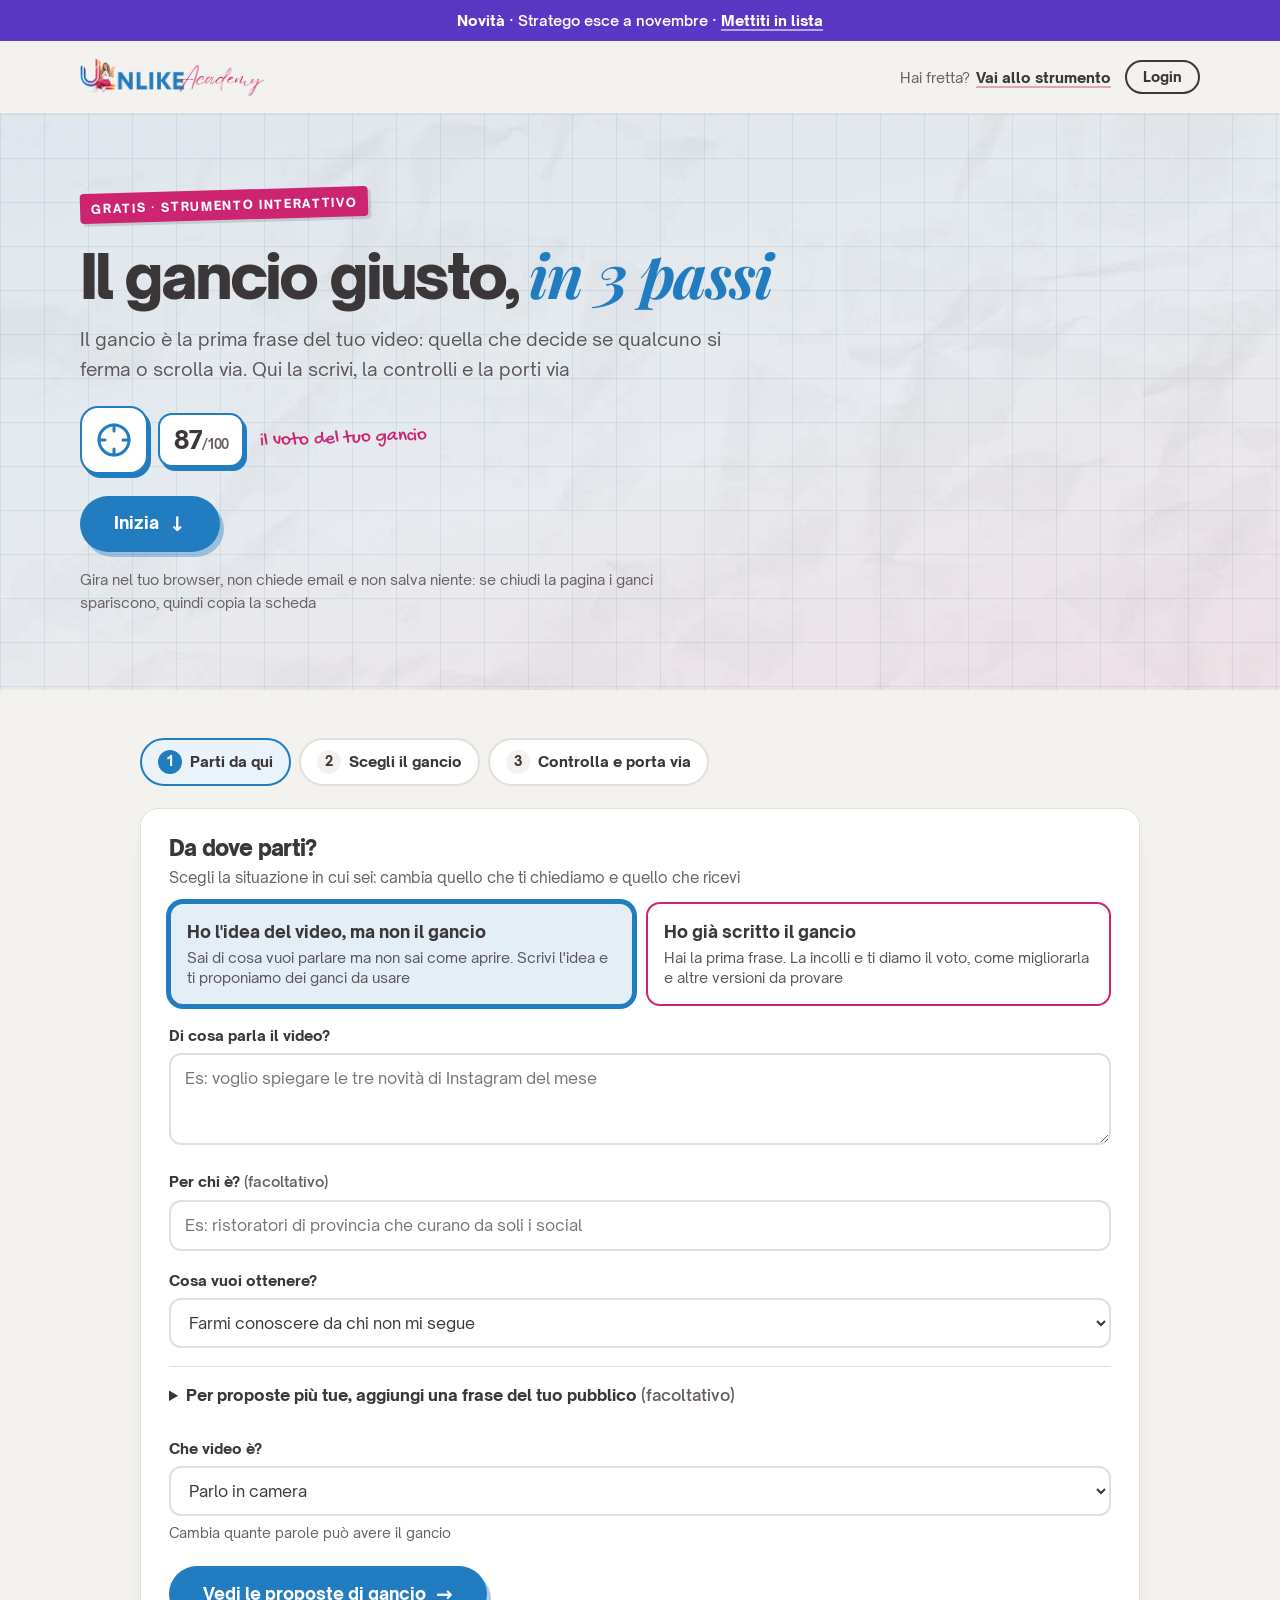
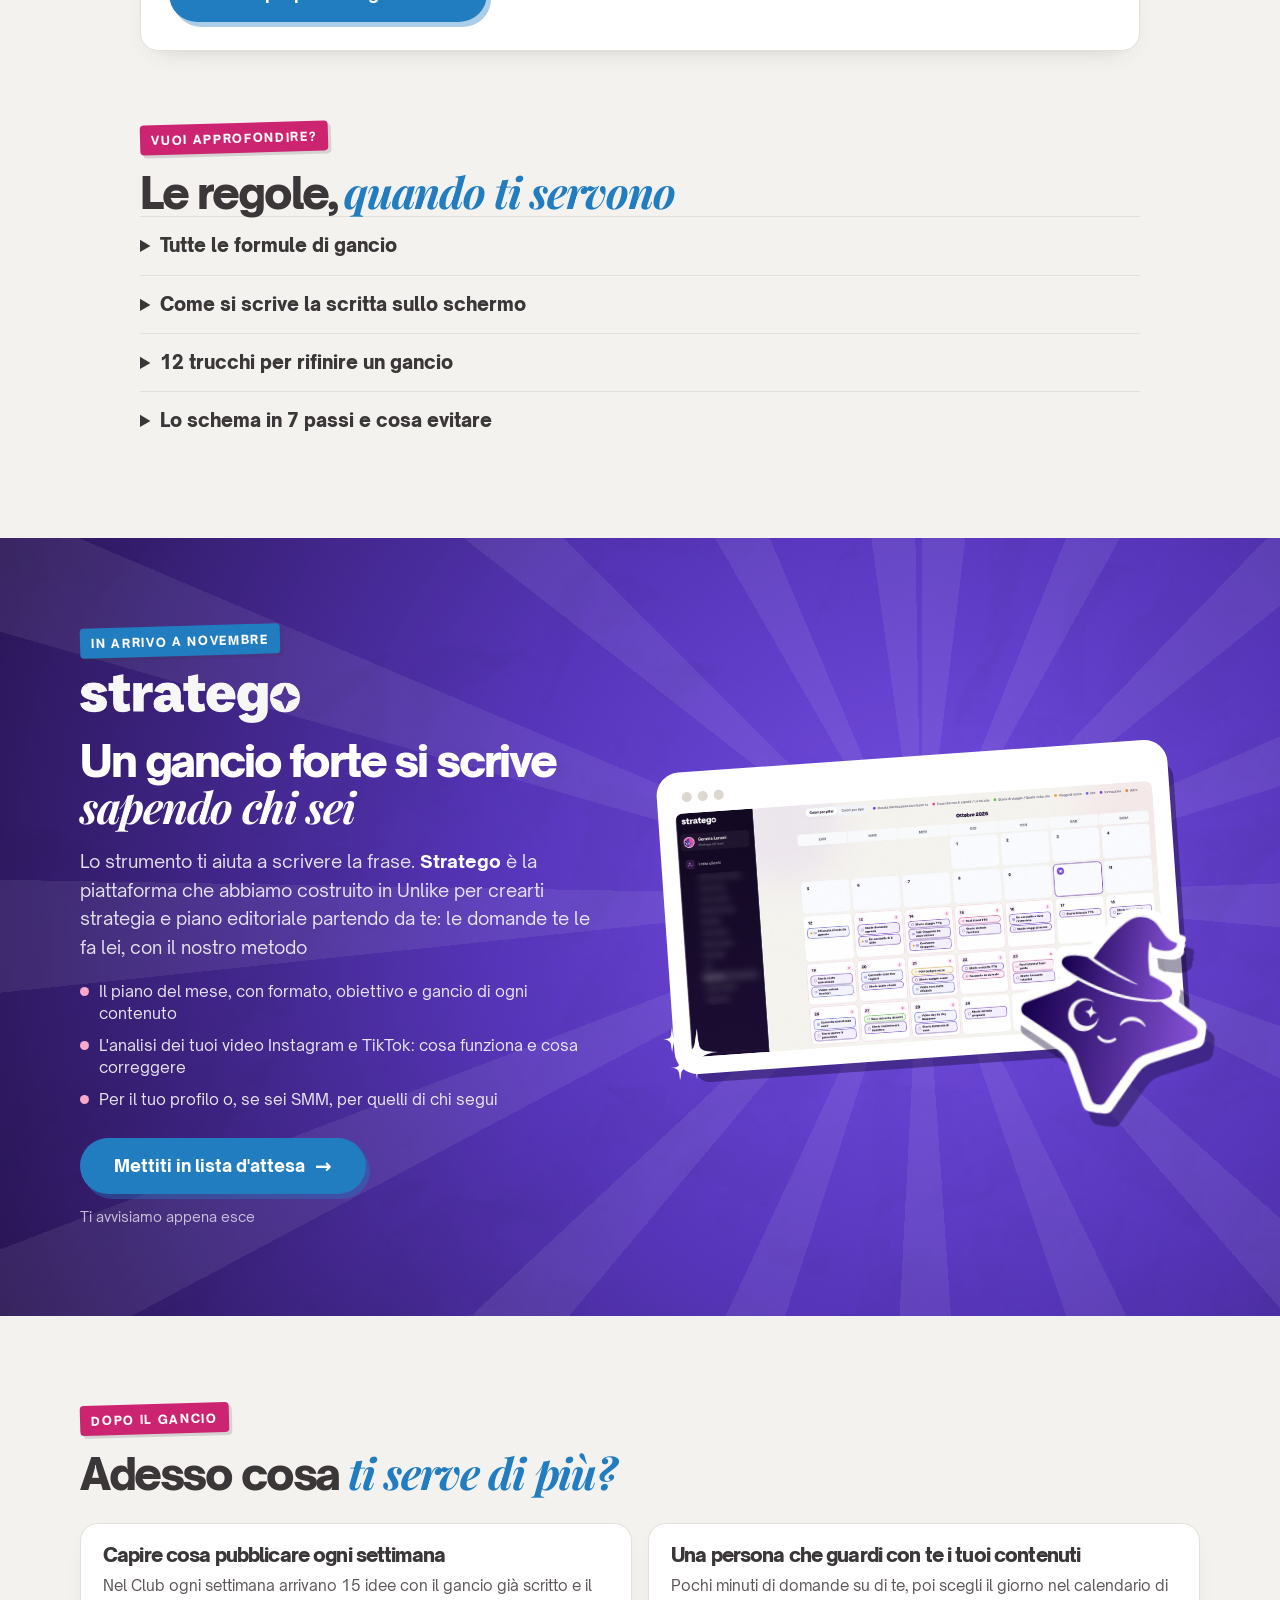
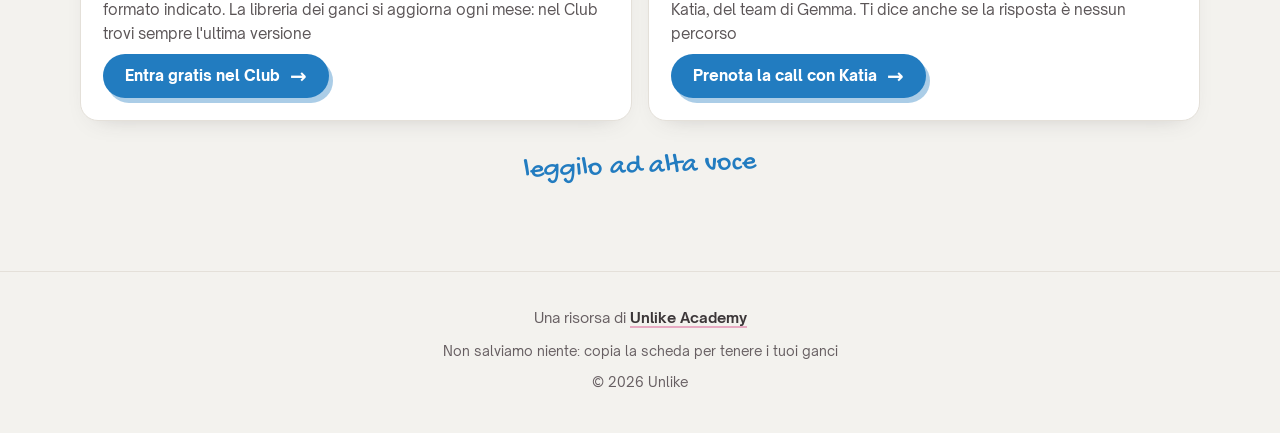
==== commit aced8494: "Ganci: voto calibrato (spiega perche), niente etichette strada, alternative sensate Co-Authored-By: " ====
--- a/index.html
+++ b/index.html
@@ -56,8 +56,8 @@
         <h3>Da dove parti?</h3>
         <p class="aiuto">Scegli la situazione in cui sei: cambia quello che ti chiediamo e quello che ricevi</p>
         <div class="modi" id="modi">
-          <button type="button" data-m="idea" class="on"><i class="tag">Strada blu</i><b>Ho l'idea del video, ma non il gancio</b>Sai di cosa vuoi parlare ma non sai come aprire. Scrivi l'idea e ti proponiamo dei ganci da usare</button>
-          <button type="button" data-m="gancio"><i class="tag">Strada fucsia</i><b>Ho già scritto il gancio</b>Hai la prima frase. La incolli e ti diamo il voto, come migliorarla e altre versioni da provare</button>
+          <button type="button" data-m="idea" class="on"><b>Ho l'idea del video, ma non il gancio</b>Sai di cosa vuoi parlare ma non sai come aprire. Scrivi l'idea e ti proponiamo dei ganci da usare</button>
+          <button type="button" data-m="gancio"><b>Ho già scritto il gancio</b>Hai la prima frase. La incolli e ti diamo il voto, come migliorarla e altre versioni da provare</button>
         </div>
 
         <div id="m-idea">
@@ -217,6 +217,6 @@
   </div>
 </footer>
 <div id="toast" role="status"></div>
-<script src="assets/ganci.js?v=8"></script>
+<script src="assets/ganci.js?v=13"></script>
 </body>
 </html>
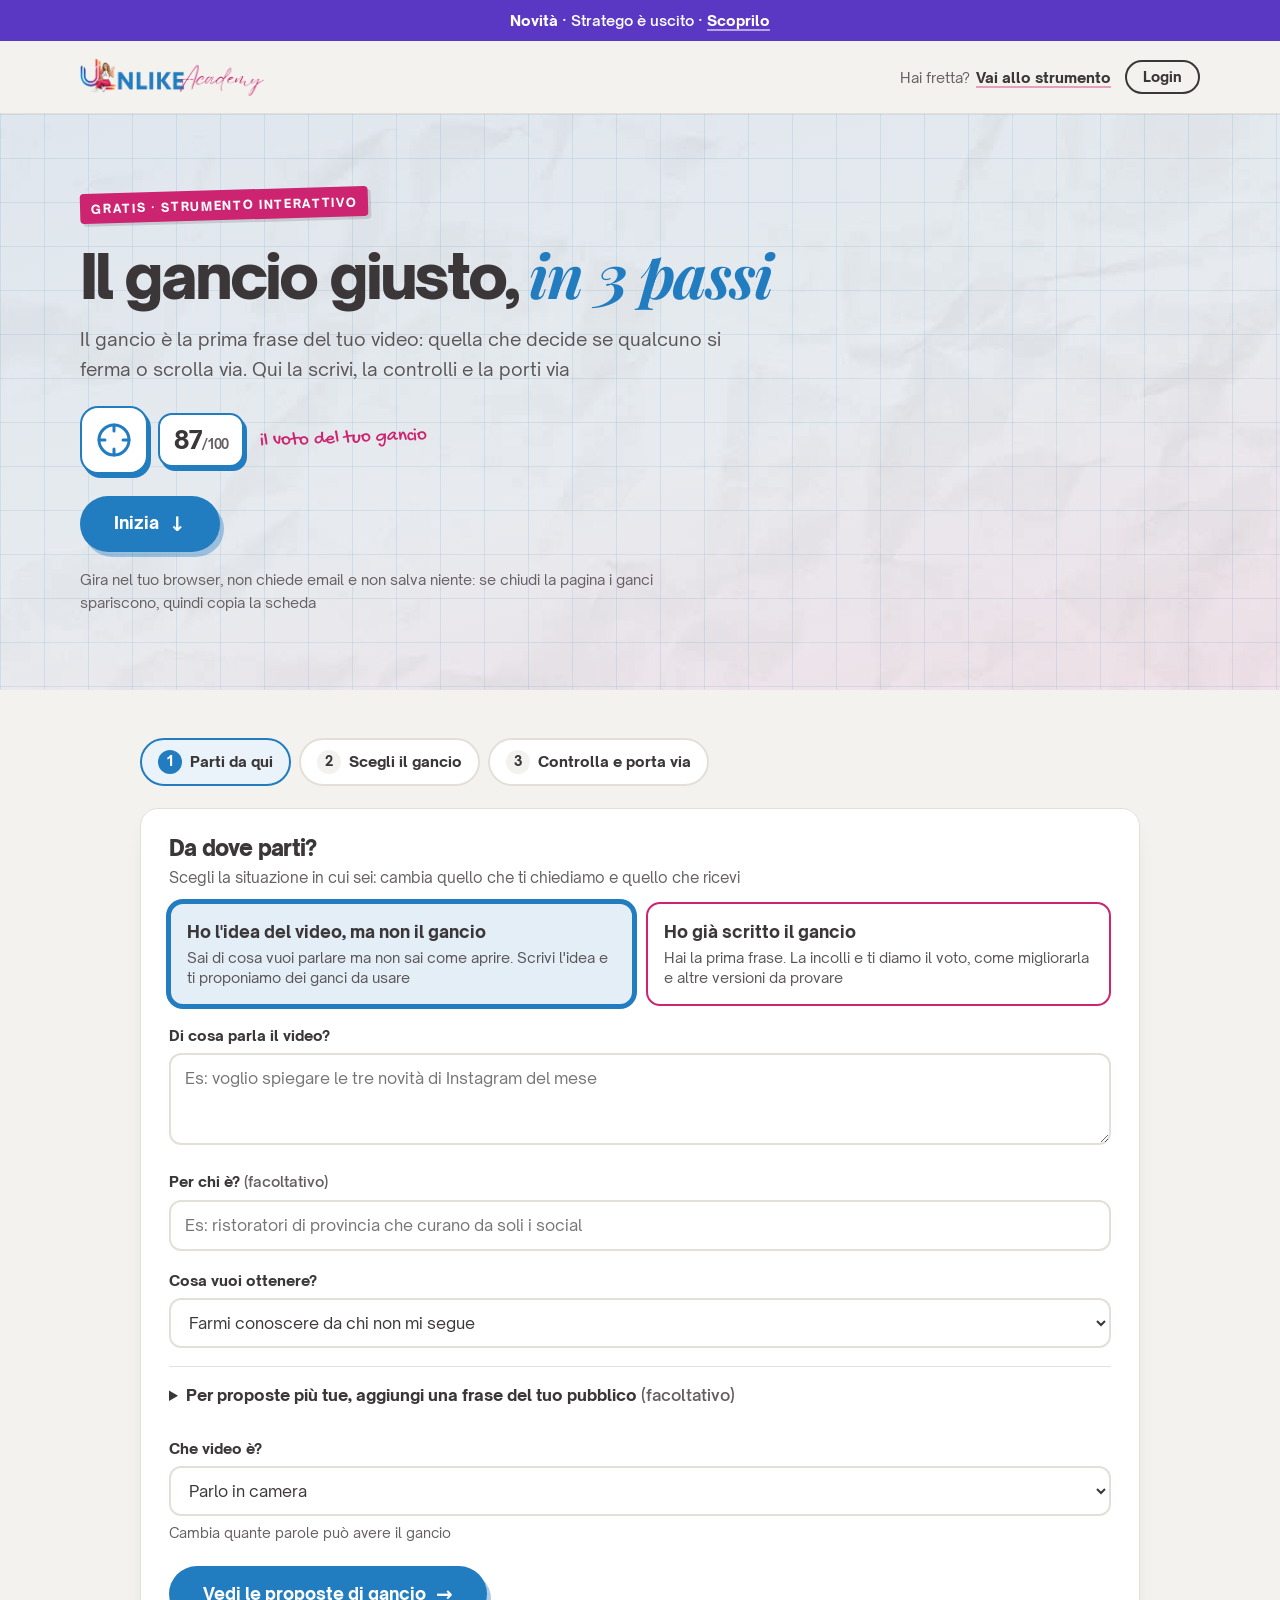
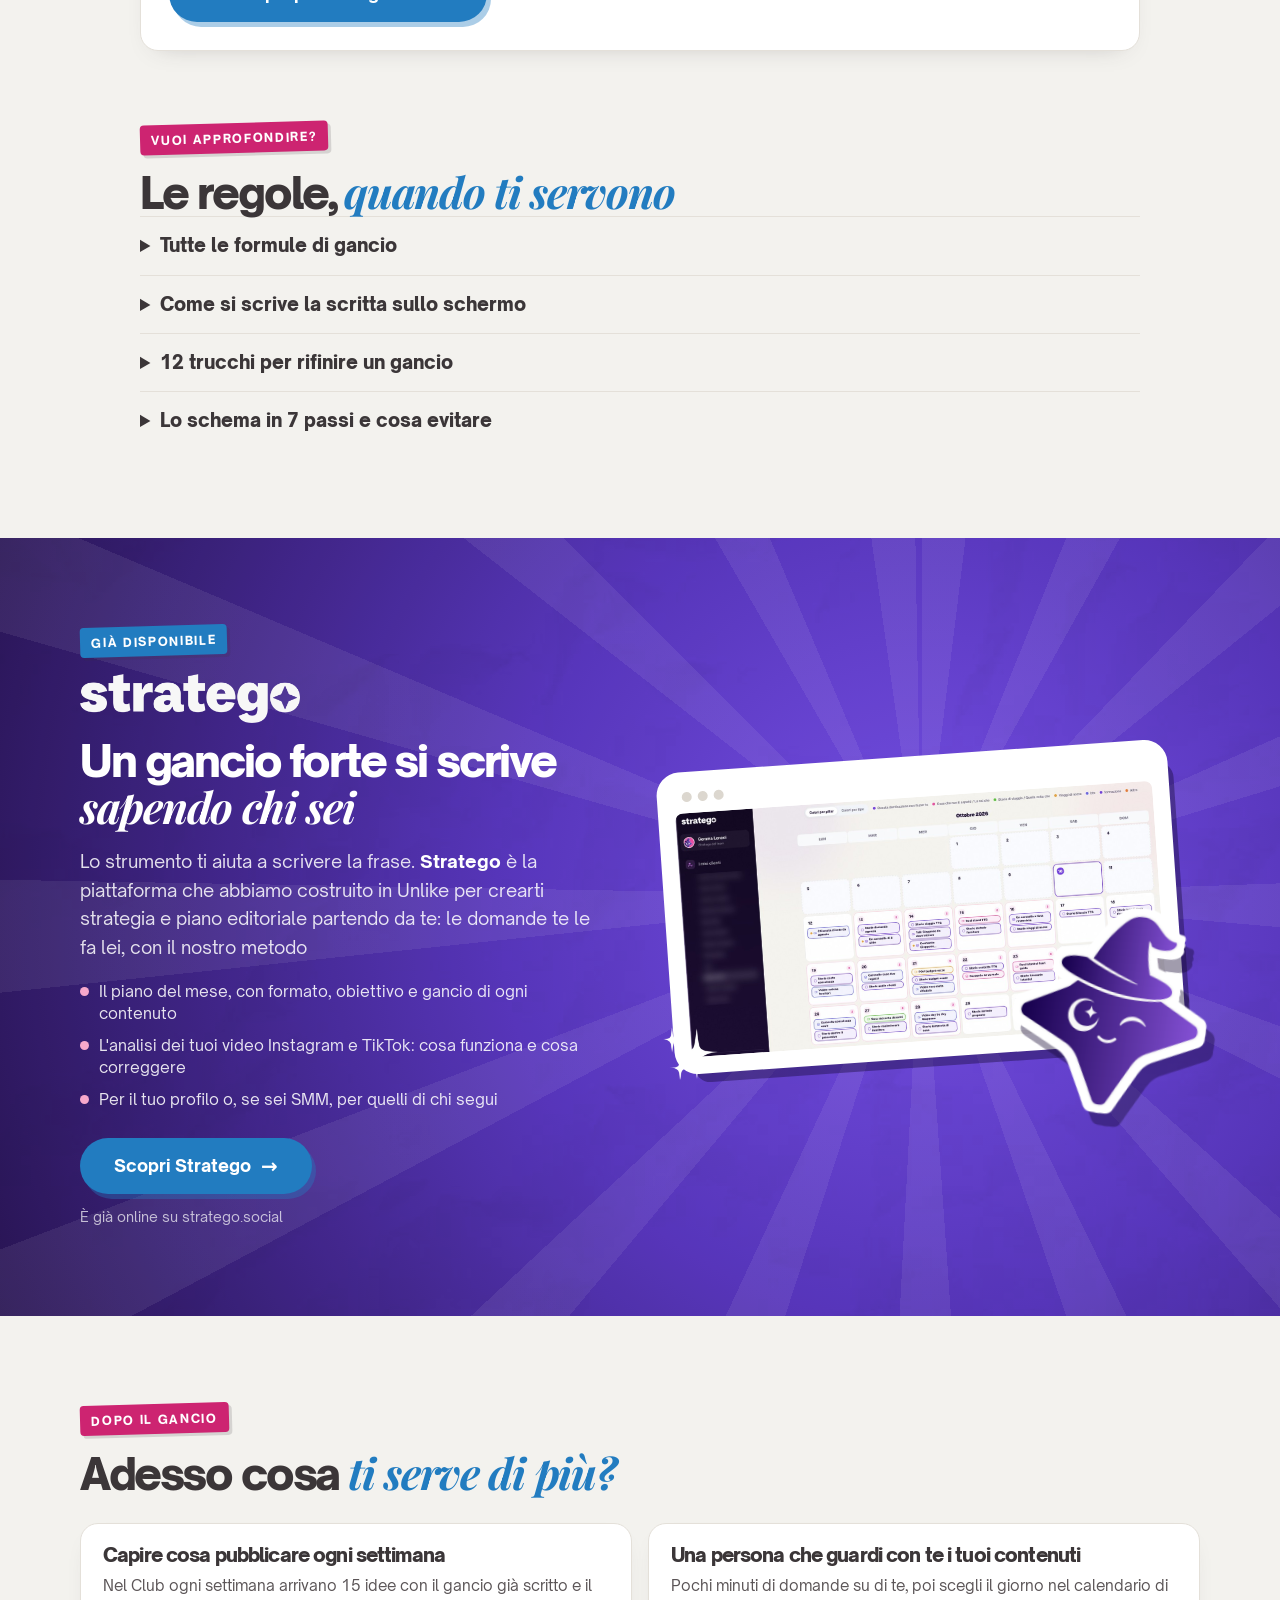
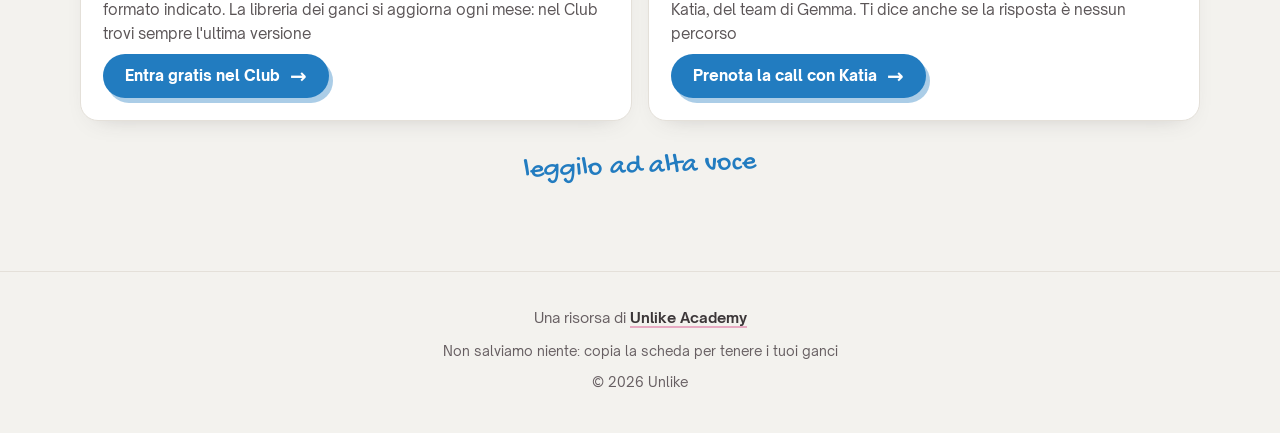
==== commit b1c47fb9: "Stratego è uscito: via lista d'attesa e «in arrivo a novembre», pulsante Scopri Stratego Co-Authored" ====
--- a/index.html
+++ b/index.html
@@ -19,7 +19,7 @@
 </head>
 <body>
 
-<a class="strip" href="#stratego"><b>Novità</b> · Stratego esce a novembre · <u>Mettiti in lista</u></a>
+<a class="strip" href="#stratego"><b>Novità</b> · Stratego è uscito · <u>Scoprilo</u></a>
 
 <header class="wrap hd">
   <img src="assets/logo/logo.webp" alt="Unlike Academy" width="768" height="158">
@@ -177,7 +177,7 @@
 <section class="sec stratego" id="stratego">
   <div class="wrap">
     <div>
-      <span class="eyebrow rosa">In arrivo a novembre</span>
+      <span class="eyebrow rosa">Già disponibile</span>
       <img class="wm" src="assets/stratego/stratego-wordmark-bianco.png" alt="Stratego" width="800" height="179">
       <h2 class="sh">Un gancio forte si scrive <em>sapendo chi sei</em></h2>
       <p class="lead">Lo strumento ti aiuta a scrivere la frase. <b>Stratego</b> è la piattaforma che abbiamo costruito in Unlike per crearti strategia e piano editoriale partendo da te: le domande te le fa lei, con il nostro metodo</p>
@@ -186,8 +186,8 @@
         <li>L'analisi dei tuoi video Instagram e TikTok: cosa funziona e cosa correggere</li>
         <li>Per il tuo profilo o, se sei SMM, per quelli di chi segui</li>
       </ul>
-      <div class="btns"><a class="btn" href="https://stratego.social/?utm_source=ganci&amp;utm_medium=dopo&amp;utm_campaign=ganci" target="_blank" rel="noopener">Mettiti in lista d'attesa <span class="ar">&rarr;</span></a></div>
-      <p class="micro">Ti avvisiamo appena esce</p>
+      <div class="btns"><a class="btn" href="https://stratego.social/?utm_source=ganci&amp;utm_medium=dopo&amp;utm_campaign=ganci" target="_blank" rel="noopener">Scopri Stratego <span class="ar">&rarr;</span></a></div>
+      <p class="micro">È già online su stratego.social</p>
     </div>
     <div class="sv" aria-hidden="true">
       <div class="win"><img src="assets/stratego/app-calendario.jpg" alt="" width="1400" height="716" loading="lazy"></div>
